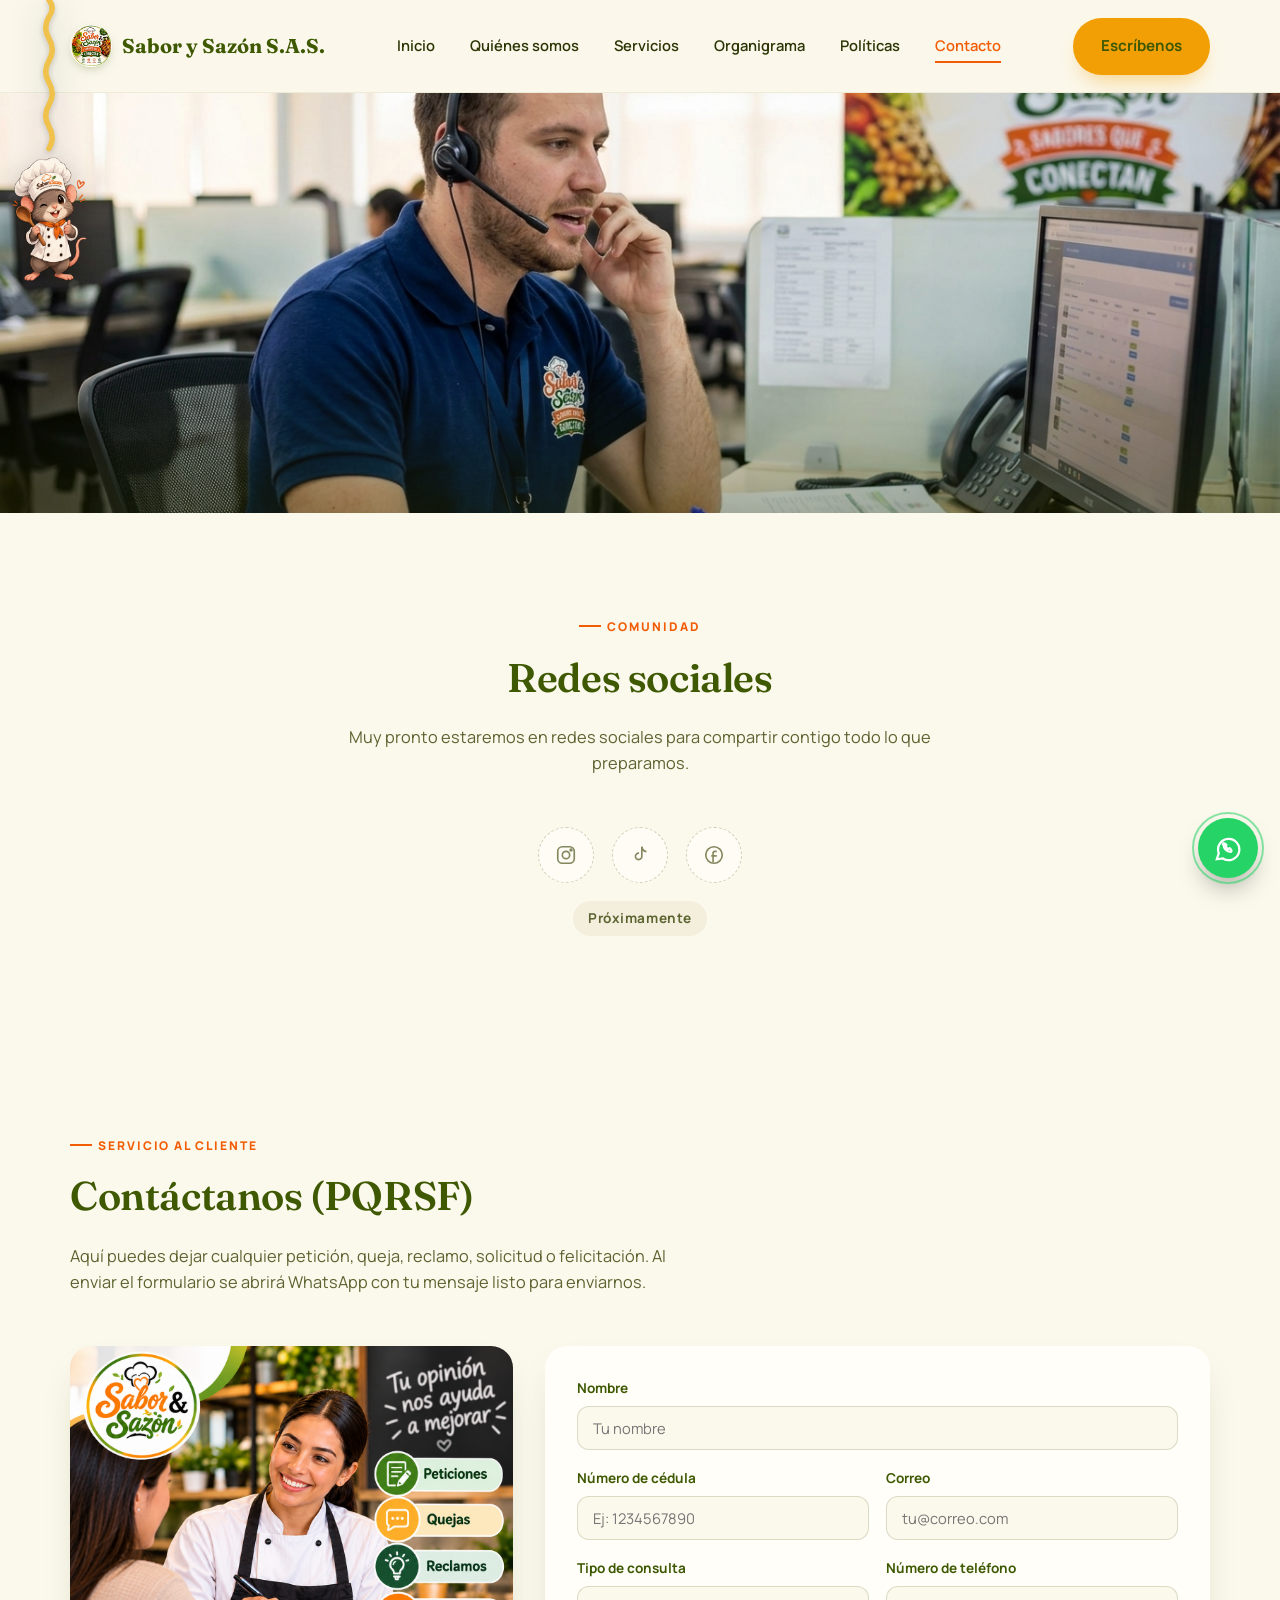
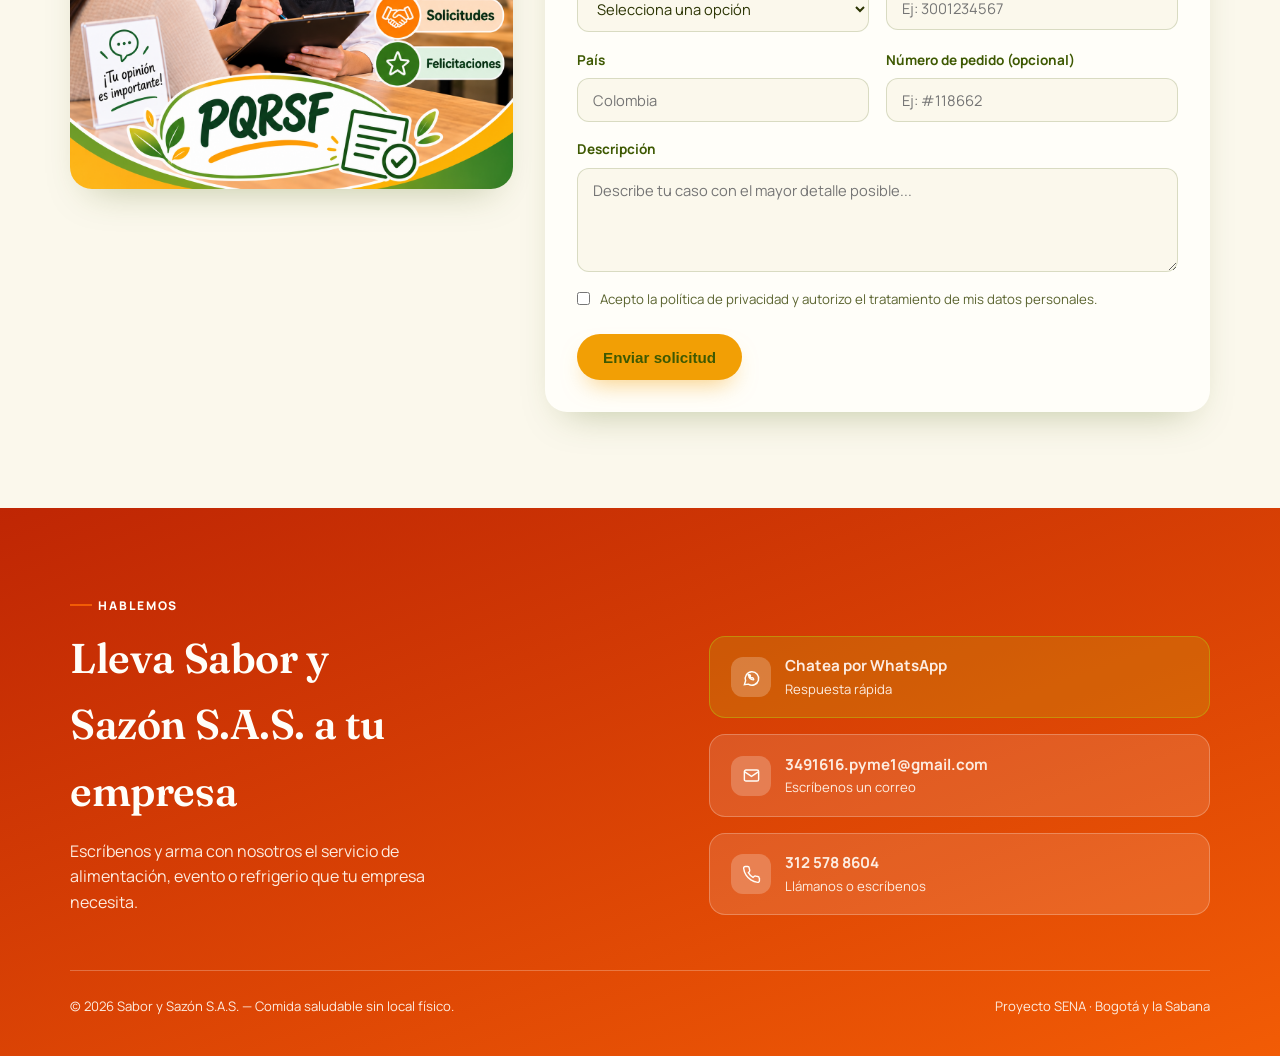
==== contacto.html @ b7b137ad "Add files via upload" ====
<!DOCTYPE html>
<html lang="es">
<head>
<meta charset="UTF-8">
<meta name="viewport" content="width=device-width, initial-scale=1.0">
<title>Contacto — Sabor y Sazón S.A.S.</title>
<meta name="description" content="Escríbenos por WhatsApp, correo o teléfono. Redes sociales próximamente.">
<link rel="icon" type="image/jpeg" href="logo.jpeg">
<link rel="preconnect" href="https://fonts.googleapis.com">
<link rel="preconnect" href="https://fonts.gstatic.com" crossorigin>
<link href="https://fonts.googleapis.com/css2?family=Fraunces:opsz,wght@9..144,400;9..144,500;9..144,600;9..144,700&family=Manrope:wght@400;500;600;700;800&display=swap" rel="stylesheet">
<link rel="stylesheet" href="styles.css">
</head>
<body>
<div class="barra-progreso" id="barraProgreso"></div>

<header class="nav">
  <div class="contenedor nav-inner">
    <a href="index.html" class="logo"><img src="logo.jpeg" alt="Sabor y Sazón S.A.S." class="logo-img">Sabor y Sazón S.A.S.</a>
    <nav class="nav-links">
      <a href="index.html">Inicio</a>
      <a href="quienes-somos.html">Quiénes somos</a>
      <a href="servicios.html">Servicios</a>
      <a href="organigrama.html">Organigrama</a>
      <a href="politicas.html">Políticas</a>
      <a href="contacto.html" class="actual">Contacto</a>
    </nav>
    <a href="contacto.html" class="boton boton-solido nav-cta">Escríbenos</a>
    <button class="menu-btn" id="menuBtn" aria-label="Abrir menú"><span></span><span></span><span></span></button>
  </div>
  <div class="contenedor" id="menu-movil">
    <a href="index.html">Inicio</a>
    <a href="quienes-somos.html">Quiénes somos</a>
    <a href="servicios.html">Servicios</a>
    <a href="organigrama.html">Organigrama</a>
    <a href="politicas.html">Políticas</a>
      <a href="contacto.html" class="actual">Contacto</a>
  </div>
</header>

<div class="banner-pagina">
  <img src="contacto-banner.jpg" alt="Asesor de servicio de Sabor y Sazón S.A.S. atendiendo a un cliente por teléfono">
</div>

<section id="redes">
  <div class="contenedor">
    <div class="encabezado-seccion reveal">
      <span class="eyebrow">Comunidad</span>
      <h2>Redes sociales</h2>
      <p>Muy pronto estaremos en redes sociales para compartir contigo todo lo que preparamos.</p>
    </div>
    <div class="redes-fila reveal">
      <span class="icono-red" title="Instagram próximamente">
        <svg viewBox="0 0 24 24" fill="none" stroke-width="1.8"><rect x="3" y="3" width="18" height="18" rx="5"/><circle cx="12" cy="12" r="4"/><circle cx="17.5" cy="6.5" r="1"/></svg>
      </span>
      <span class="icono-red" title="TikTok próximamente">
        <svg viewBox="0 0 24 24" fill="none" stroke-width="1.8"><path d="M14 3v10.5a3.5 3.5 0 1 1-3-3.46"/><path d="M14 3c.5 3 2.5 5 5 5.3"/></svg>
      </span>
      <span class="icono-red" title="Facebook próximamente">
        <svg viewBox="0 0 24 24" fill="none" stroke-width="1.8"><path d="M15 8h-2a2 2 0 0 0-2 2v10M9 13h6"/><circle cx="12" cy="12" r="9"/></svg>
      </span>
    </div>
    <span class="proximamente">Próximamente</span>
  </div>
</section>

<!-- ================= PQRSF ================= -->
<section id="pqrsf">
  <div class="contenedor">
    <div class="encabezado-seccion reveal">
      <span class="eyebrow">Servicio al cliente</span>
      <h2>Contáctanos (PQRSF)</h2>
      <p>Aquí puedes dejar cualquier petición, queja, reclamo, solicitud o felicitación. Al enviar el formulario se abrirá WhatsApp con tu mensaje listo para enviarnos.</p>
    </div>

    <div class="pqrs-grid reveal">
      <div class="pqrs-foto">
        <img src="pqrsf.png" alt="Atención al cliente Sabor y Sazón S.A.S. — Peticiones, Quejas, Reclamos, Solicitudes y Felicitaciones">
      </div>

      <form class="pqrs-form" id="formPqrs">
        <div class="campo">
          <label for="pqrsNombre">Nombre</label>
          <input type="text" id="pqrsNombre" placeholder="Tu nombre" required>
        </div>
        <div class="campo-fila">
          <div class="campo">
            <label for="pqrsCedula">Número de cédula</label>
            <input type="text" id="pqrsCedula" placeholder="Ej: 1234567890" required>
          </div>
          <div class="campo">
            <label for="pqrsCorreo">Correo</label>
            <input type="email" id="pqrsCorreo" placeholder="tu@correo.com" required>
          </div>
        </div>
        <div class="campo-fila">
          <div class="campo">
            <label for="pqrsTipo">Tipo de consulta</label>
            <select id="pqrsTipo" required>
              <option value="" disabled selected>Selecciona una opción</option>
              <option>Petición</option>
              <option>Queja</option>
              <option>Reclamo</option>
              <option>Sugerencia</option>
              <option>Garantía</option>
            </select>
          </div>
          <div class="campo">
            <label for="pqrsTelefono">Número de teléfono</label>
            <input type="tel" id="pqrsTelefono" placeholder="Ej: 3001234567" required>
          </div>
        </div>
        <div class="campo-fila">
          <div class="campo">
            <label for="pqrsPais">País</label>
            <input type="text" id="pqrsPais" placeholder="Colombia" required>
          </div>
          <div class="campo">
            <label for="pqrsPedido">Número de pedido (opcional)</label>
            <input type="text" id="pqrsPedido" placeholder="Ej: #118662">
          </div>
        </div>
        <div class="campo">
          <label for="pqrsDescripcion">Descripción</label>
          <textarea id="pqrsDescripcion" rows="4" placeholder="Describe tu caso con el mayor detalle posible..." required></textarea>
        </div>
        <label class="campo-check">
          <input type="checkbox" id="pqrsPolitica" required>
          Acepto la política de privacidad y autorizo el tratamiento de mis datos personales.
        </label>
        <button type="submit" class="boton boton-solido">Enviar solicitud</button>
      </form>
    </div>
  </div>
</section>

<footer id="contacto">
  <div class="contenedor contacto-grid">
    <div class="reveal">
      <span class="eyebrow" style="color:#FFFEF9;">Hablemos</span>
      <h2 style="margin-top:.6rem;">Lleva Sabor y Sazón S.A.S. a tu empresa</h2>
      <p class="lead">Escríbenos y arma con nosotros el servicio de alimentación, evento o refrigerio que tu empresa necesita.</p>
    </div>

    <div class="contacto-tarjetas reveal">
      <a class="contacto-item" href="https://wa.me/573125788604?text=Hola%20Sabor%20y%20Saz%C3%B3n%2C%20quiero%20m%C3%A1s%20informaci%C3%B3n" target="_blank" rel="noopener" style="background:rgba(185,191,17,0.22);border-color:rgba(185,191,17,0.5);">
        <span class="icono-c"><svg viewBox="0 0 24 24" fill="none" stroke-width="1.8"><path d="M3 21l1.6-4.8A8.5 8.5 0 1 1 8 20.4z"/><path d="M8.5 9.5c0 3 2.5 5.5 5.5 5.5.6 0 1-.6.7-1.1l-.9-1.4c-.2-.3-.6-.4-.9-.2l-.7.4a4 4 0 0 1-2-2l.4-.7c.2-.3.1-.7-.2-.9L9 8.3c-.5-.3-1.1.1-1.1.7Z"/></svg></span>
        <span><b>Chatea por WhatsApp</b><span>Respuesta rápida</span></span>
      </a>
      <a class="contacto-item" href="mailto:3491616.pyme1@gmail.com">
        <span class="icono-c"><svg viewBox="0 0 24 24" fill="none" stroke-width="1.8"><rect x="3" y="5" width="18" height="14" rx="2"/><path d="m3 7 9 6 9-6"/></svg></span>
        <span><b>3491616.pyme1@gmail.com</b><span>Escríbenos un correo</span></span>
      </a>
      <a class="contacto-item" href="tel:+573125788604">
        <span class="icono-c"><svg viewBox="0 0 24 24" fill="none" stroke-width="1.8"><path d="M22 16.9v3a2 2 0 0 1-2.2 2 19.8 19.8 0 0 1-8.6-3.1 19.5 19.5 0 0 1-6-6A19.8 19.8 0 0 1 2.1 4.2 2 2 0 0 1 4.1 2h3a2 2 0 0 1 2 1.7c.1.9.3 1.8.6 2.7a2 2 0 0 1-.5 2.1L8 9.7a16 16 0 0 0 6 6l1.2-1.2a2 2 0 0 1 2.1-.5c.9.3 1.8.5 2.7.6a2 2 0 0 1 1.7 2Z"/></svg></span>
        <span><b>312 578 8604</b><span>Llámanos o escríbenos</span></span>
      </a>
    </div>
  </div>

  <div class="contenedor linea-final">
    <span>© 2026 Sabor y Sazón S.A.S. — Comida saludable sin local físico.</span>
    <span>Proyecto SENA · Bogotá y la Sabana</span>
  </div>
</footer>



<a class="whatsapp-flotante" href="https://wa.me/573125788604?text=Hola%20Sabor%20y%20Saz%C3%B3n%2C%20quiero%20m%C3%A1s%20informaci%C3%B3n" target="_blank" rel="noopener" aria-label="Chatea por WhatsApp">
  <svg viewBox="0 0 24 24" fill="none" stroke-width="1.8"><path d="M3 21l1.6-4.8A8.5 8.5 0 1 1 8 20.4z"/><path d="M8.5 9.5c0 3 2.5 5.5 5.5 5.5.6 0 1-.6.7-1.1l-.9-1.4c-.2-.3-.6-.4-.9-.2l-.7.4a4 4 0 0 1-2-2l.4-.7c.2-.3.1-.7-.2-.9L9 8.3c-.5-.3-1.1.1-1.1.7Z"/></svg>
</a>

<div class="mascota-flotante" id="mascotaFlotante" aria-hidden="true">
  <svg class="fideo-svg" id="fideoSvg" viewBox="0 0 24 1" preserveAspectRatio="none">
    <path id="fideoPath" d=""/>
  </svg>
  <img src="mascota.png" alt="">
</div>

<script src="script.js"></script>

</body>
</html>
---- styles.css ----
:root{
    --verde-oscuro:#3E5902;
    --verde-lima:#B9BF11;
    --dorado:#F29F05;
    --naranja:#F25C05;
    --teja:#BF2604;
    --crema:#FBF8EC;
    --crema-suave:#F4EFDC;
    --texto:#2B3403;
    --texto-suave:#5B6430;
    --blanco:#FFFEF9;
    --radio:22px;
    --sombra: 0 18px 40px -20px rgba(62,89,2,0.35);
  }
  *{margin:0;padding:0;box-sizing:border-box;}
  html{scroll-behavior:smooth;}
  body{
    font-family:'Manrope',sans-serif;
    background:var(--crema);
    color:var(--texto);
    line-height:1.6;
    overflow-x:hidden;
  }
  h1,h2,h3,h4{
    font-family:'Fraunces',serif;
    font-weight:600;
    color:var(--verde-oscuro);
    letter-spacing:-0.01em;
  }
  a{text-decoration:none;color:inherit;}
  ul{list-style:none;}
  img{max-width:100%;display:block;}
  .contenedor{
    width:min(1140px, 92%);
    margin-inline:auto;
  }
  .eyebrow{
    font-family:'Manrope',sans-serif;
    font-weight:800;
    font-size:.75rem;
    letter-spacing:.16em;
    text-transform:uppercase;
    color:var(--naranja);
    display:inline-flex;
    align-items:center;
    gap:.5em;
  }
  .eyebrow::before{
    content:"";
    width:22px;height:2px;
    background:var(--naranja);
    display:inline-block;
  }
  .boton{
    display:inline-flex;
    align-items:center;
    gap:.6em;
    padding:.95em 1.7em;
    border-radius:100px;
    font-weight:700;
    font-size:.95rem;
    border:2px solid transparent;
    cursor:pointer;
    transition:transform .25s ease, box-shadow .25s ease, background .25s ease, color .25s ease;
  }
  .boton-solido{
    background:var(--dorado);
    color:var(--verde-oscuro);
    box-shadow:0 12px 24px -10px rgba(242,159,5,0.55);
  }
  .boton-solido:hover{transform:translateY(-3px);box-shadow:0 18px 30px -10px rgba(242,159,5,0.6);}
  .boton-fantasma{
    border-color:rgba(255,254,249,0.5);
    color:var(--blanco);
  }
  .boton-fantasma:hover{background:rgba(255,254,249,0.12);transform:translateY(-3px);}

  /* ---------- NAV ---------- */
  header.nav{
    position:sticky;top:0;z-index:50;
    background:rgba(251,248,236,0.85);
    backdrop-filter:blur(10px);
    border-bottom:1px solid rgba(62,89,2,0.08);
  }
  .nav-inner{
    display:flex;align-items:center;justify-content:space-between;
    padding:1.1rem 0;
  }
  .logo{
    display:flex;align-items:center;gap:.6rem;
    font-family:'Fraunces',serif;
    font-weight:700;
    font-size:1.25rem;
    color:var(--verde-oscuro);
  }
  .logo .punto{width:11px;height:11px;border-radius:50%;background:var(--teja);}
  .logo-img{
    width:42px;height:42px;border-radius:50%;object-fit:cover;
    box-shadow:0 4px 12px -4px rgba(62,89,2,0.4);
  }
  .nav-links{display:flex;gap:2.2rem;font-weight:600;font-size:.92rem;}
  .nav-links a{position:relative;padding:.2rem 0;color:var(--texto);}
  .nav-links a::after{
    content:"";position:absolute;left:0;bottom:-2px;width:0;height:2px;background:var(--naranja);
    transition:width .25s ease;
  }
  .nav-links a:hover::after{width:100%;}
  .nav-cta{display:none;}
  @media(min-width:820px){.nav-cta{display:inline-flex;}}
  .menu-btn{
    display:flex;flex-direction:column;gap:5px;background:none;border:none;cursor:pointer;padding:.4rem;
  }
  .menu-btn span{width:24px;height:2px;background:var(--verde-oscuro);border-radius:2px;}
  @media(min-width:820px){.menu-btn{display:none;}}
  .nav-links{display:none;}
  @media(min-width:820px){.nav-links{display:flex;}}
  #menu-movil{
    display:flex;flex-direction:column;gap:1rem;font-weight:600;
    max-height:0;opacity:0;overflow:hidden;padding:0;
    transition:max-height .4s ease, opacity .3s ease, padding .4s ease;
  }
  #menu-movil.abierto{max-height:400px;opacity:1;padding:1rem 0 1.6rem;}
  @media(min-width:820px){#menu-movil{display:none !important;}}

  /* ---------- HERO ---------- */
  .hero{
    position:relative;
    background:radial-gradient(120% 140% at 15% -10%, #4d6b04 0%, var(--verde-oscuro) 55%, #2c3d02 100%);
    color:var(--blanco);
    padding:6.5rem 0 7rem;
    overflow:hidden;
    isolation:isolate;
  }
  .salpicaduras{position:absolute;inset:0;z-index:-1;opacity:.9;}
  .hero-grid{
    display:grid;grid-template-columns:1fr;gap:3rem;align-items:center;
  }
  @media(min-width:960px){.hero-grid{grid-template-columns:1.1fr .8fr;}}
  .hero h1{
    color:var(--blanco);
    font-size:clamp(2.4rem,5.2vw,3.6rem);
    line-height:1.08;
    margin:1rem 0 1.3rem;
    max-width:14ch;
  }
  .hero p.lead{
    color:#EAF0CE;
    font-size:1.08rem;
    max-width:46ch;
    margin-bottom:2.2rem;
  }
  .hero-acciones{display:flex;flex-wrap:wrap;gap:1rem;margin-bottom:2.6rem;}
  .hero-datos{display:flex;flex-wrap:wrap;gap:2.2rem;}
  .hero-dato{border-left:2px solid rgba(255,254,249,0.3);padding-left:.9rem;}
  .hero-dato b{display:block;font-family:'Fraunces',serif;font-size:1.15rem;color:var(--dorado);}
  .hero-dato span{font-size:.82rem;color:#D8E0AE;}

  .sello-wrap{display:flex;justify-content:center;}
  .sello{
    width:min(300px, 78vw);
    border-radius:50%;
    box-shadow:0 30px 60px -20px rgba(0,0,0,0.45);
    animation:flotar 5s ease-in-out infinite;
  }
  @media (prefers-reduced-motion: reduce){ .sello{animation:none;} .reveal{opacity:1 !important; transform:none !important;} }
  @keyframes flotar{
    0%,100%{transform:translateY(0);}
    50%{transform:translateY(-14px);}
  }

  /* ---------- SECCIONES GENERALES ---------- */
  section{padding:6rem 0;position:relative;}
  .encabezado-seccion{max-width:640px;margin-bottom:3.2rem;}
  .encabezado-seccion h2{font-size:clamp(1.9rem,3.4vw,2.5rem);margin-top:.6rem;}
  .encabezado-seccion p{color:var(--texto-suave);font-size:1.02rem;margin-top:.9rem;}

  /* ---------- NUESTRA COMIDA ---------- */
  #comida{background:var(--blanco);}
  .galeria-comida{
    display:grid;
    grid-template-columns:1fr;
    grid-auto-rows:220px;
    gap:1rem;
  }
  @media(min-width:720px){
    .galeria-comida{
      grid-template-columns:repeat(4,1fr);
      grid-auto-rows:170px;
    }
    .item-grande{grid-column:span 2;grid-row:span 2;}
    .item-mediano{grid-column:span 2;grid-row:span 1;}
  }
  .item-galeria{
    position:relative;border-radius:var(--radio);overflow:hidden;
    box-shadow:var(--sombra);
  }
  .item-galeria img{
    width:100%;height:100%;object-fit:cover;
    transition:transform .5s ease;
  }
  .item-galeria:hover img{transform:scale(1.06);}
  .item-galeria .etiqueta{
    position:absolute;left:.9rem;bottom:.9rem;
    background:rgba(43,52,3,0.72);
    color:var(--blanco);
    font-size:.78rem;font-weight:700;letter-spacing:.03em;
    padding:.45em .95em;border-radius:100px;
    backdrop-filter:blur(4px);
  }

  /* ---------- SERVICIOS ---------- */
  #servicios{background:var(--crema);}
  .grid-servicios{
    display:grid;grid-template-columns:1fr;gap:1.4rem;
  }
  @media(min-width:700px){.grid-servicios{grid-template-columns:1fr 1fr;}}
  .tarjeta-servicio{
    background:var(--blanco);
    border-radius:var(--radio);
    padding:2.1rem 1.9rem;
    box-shadow:var(--sombra);
    border-top:5px solid var(--acento, var(--dorado));
    transition:transform .3s ease, box-shadow .3s ease;
  }
  .tarjeta-servicio:hover{transform:translateY(-6px);}
  .tarjeta-servicio .icono{
    width:52px;height:52px;border-radius:16px;
    display:flex;align-items:center;justify-content:center;
    background:color-mix(in srgb, var(--acento, var(--dorado)) 16%, white);
    margin-bottom:1.1rem;
  }
  .tarjeta-servicio .icono svg{width:26px;height:26px;stroke:var(--acento, var(--dorado));}
  .tarjeta-servicio h3{font-size:1.18rem;margin-bottom:.55rem;}
  .tarjeta-servicio p{color:var(--texto-suave);font-size:.95rem;}
  .tarjeta-servicio .num{
    font-family:'Fraunces',serif;font-size:.8rem;font-weight:700;
    color:var(--acento, var(--dorado));letter-spacing:.06em;margin-bottom:.4rem;display:block;
  }
  .banner-presupuesto{
    margin-top:2.4rem;
    background:linear-gradient(120deg, var(--verde-oscuro), #4d6b04);
    color:var(--blanco);
    border-radius:100px;
    padding:1.1rem 2rem;
    display:flex;align-items:center;gap:.8rem;flex-wrap:wrap;
    justify-content:center;text-align:center;
    box-shadow:var(--sombra);
  }
  .banner-presupuesto svg{width:22px;height:22px;stroke:var(--verde-lima);flex-shrink:0;}
  .banner-presupuesto p{font-weight:700;font-size:1rem;}
  .banner-presupuesto p span{color:var(--verde-lima);}

  /* ---------- SOBRE NOSOTROS ---------- */
  #nosotros{background:var(--crema-suave);}
  .nosotros-grid{
    display:grid;grid-template-columns:1fr;gap:3rem;align-items:center;
  }
  @media(min-width:900px){.nosotros-grid{grid-template-columns:1fr 1fr;}}
  .nosotros-texto p{color:var(--texto-suave);margin-bottom:1.1rem;font-size:1.02rem;}
  .stats-mini{display:flex;flex-wrap:wrap;gap:1.6rem;margin-top:1.8rem;}
  .stat-mini{
    background:var(--blanco);border-radius:16px;padding:1rem 1.3rem;box-shadow:var(--sombra);
    min-width:150px;
  }
  .stat-mini b{display:block;font-family:'Fraunces',serif;color:var(--teja);font-size:1.3rem;}
  .stat-mini span{font-size:.82rem;color:var(--texto-suave);}
  .ilustracion-plato{width:100%;max-width:420px;margin-inline:auto;}

  /* ---------- QUIÉNES SOMOS ---------- */
  #quienes-somos{background:var(--crema-suave);}
  .grid-equipo{
    display:grid;grid-template-columns:repeat(2,1fr);gap:1.8rem 1.4rem;
    margin-top:1rem;
  }
  @media(min-width:640px){.grid-equipo{grid-template-columns:repeat(3,1fr);}}
  @media(min-width:960px){.grid-equipo{grid-template-columns:repeat(6,1fr);}}
  .tarjeta-integrante{text-align:center;}
  .foto-integrante{
    width:100%;aspect-ratio:1/1;border-radius:50%;overflow:hidden;
    box-shadow:var(--sombra);margin-bottom:.9rem;
    border:4px solid var(--blanco);
  }
  .foto-integrante img{width:100%;height:100%;object-fit:cover;display:block;}
  .nombre-integrante{
    font-family:'Fraunces',serif;font-weight:600;color:var(--verde-oscuro);font-size:1rem;
  }

  /* ---------- MISIÓN Y VISIÓN ---------- */
  #mision-vision{background:var(--crema);}
  .mv-grid{
    display:grid;grid-template-columns:1fr;gap:1.6rem;
  }
  @media(min-width:800px){.mv-grid{grid-template-columns:1fr 1fr;}}
  .tarjeta-mv{
    background:var(--blanco);
    border-radius:var(--radio);
    padding:2.4rem 2.1rem;
    box-shadow:var(--sombra);
    border-top:5px solid var(--acento-mv, var(--dorado));
  }
  .tarjeta-mv .icono-mv{
    width:56px;height:56px;border-radius:16px;
    display:flex;align-items:center;justify-content:center;
    background:color-mix(in srgb, var(--acento-mv, var(--dorado)) 16%, white);
    margin-bottom:1.3rem;
  }
  .tarjeta-mv .icono-mv svg{width:28px;height:28px;stroke:var(--acento-mv, var(--dorado));}
  .tarjeta-mv h3{font-size:1.35rem;margin-bottom:1rem;}
  .tarjeta-mv p{color:var(--texto-suave);font-size:.98rem;}

  .valores-encabezado{text-align:center;margin-top:3rem;margin-bottom:1.6rem;}
  .valores-encabezado h3{
    font-family:'Fraunces',serif;color:var(--verde-oscuro);
    font-size:1.5rem;margin-top:.5rem;
  }
  .grid-valores{
    display:grid;grid-template-columns:repeat(2,1fr);gap:1.1rem;
  }
  @media(min-width:700px){.grid-valores{grid-template-columns:repeat(4,1fr);}}
  .tarjeta-valor{
    background:var(--blanco);border-radius:16px;padding:1.5rem 1.2rem;
    box-shadow:var(--sombra);text-align:center;
    border-top:4px solid var(--acento-valor, var(--dorado));
  }
  .tarjeta-valor .icono-valor{
    width:44px;height:44px;border-radius:12px;margin:0 auto .8rem;
    display:flex;align-items:center;justify-content:center;
    background:color-mix(in srgb, var(--acento-valor, var(--dorado)) 16%, white);
  }
  .tarjeta-valor .icono-valor svg{width:21px;height:21px;stroke:var(--acento-valor, var(--dorado));}
  .tarjeta-valor{position:relative;overflow:hidden;padding-top:0;}
  .tarjeta-valor .foto-valor{
    width:calc(100% + 2.4rem);margin:-1.5rem -1.2rem 1rem;
    aspect-ratio:4/3;overflow:hidden;
  }
  .tarjeta-valor .foto-valor img{width:100%;height:100%;object-fit:cover;display:block;}
  .tarjeta-valor:has(.foto-valor){padding-top:0;}
  .tarjeta-valor:has(.icono-valor){padding-top:1.5rem;}
  .tarjeta-valor h4{font-family:'Fraunces',serif;font-size:1.02rem;color:var(--verde-oscuro);margin-bottom:.45rem;}
  .tarjeta-valor p{font-size:.83rem;color:var(--texto-suave);}

  /* ---------- ORGANIGRAMA / MAPA DE PROCESOS ---------- */
  .seccion-imagen{background:var(--crema-suave);}
  .seccion-imagen.alterna{background:var(--blanco);}
  .marco-imagen{
    border-radius:var(--radio);
    overflow:hidden;
    box-shadow:var(--sombra);
    background:var(--blanco);
  }
  .marco-imagen img{width:100%;display:block;}

  /* ---------- ÁRBOL INTERACTIVO (ORGANIGRAMA) ---------- */
  .organigrama-interactivo{
    display:flex;justify-content:center;
    overflow-x:auto;padding:1rem .5rem 2rem;
  }
  .arbol-org, .arbol-org ul{
    list-style:none;margin:0;padding-top:0;
    display:flex;justify-content:center;
  }
  .arbol-org ul{padding-top:28px;position:relative;}
  .arbol-org li{
    list-style:none;position:relative;padding:28px 14px 0;
    display:flex;flex-direction:column;align-items:center;
    text-align:center;
  }
  .arbol-org > li{padding-top:0;}
  .arbol-org ul li::before, .arbol-org ul li::after{
    content:'';position:absolute;top:0;right:50%;
    border-top:2px solid #C9CFA0;width:50%;height:20px;
  }
  .arbol-org ul li::after{right:auto;left:50%;border-left:2px solid #C9CFA0;}
  .arbol-org ul li:only-child::after, .arbol-org ul li:only-child::before{display:none;}
  .arbol-org ul li:only-child{padding-top:0;}
  .arbol-org ul li:first-child::before, .arbol-org ul li:last-child::after{border:none;}
  .arbol-org ul li:last-child::before{border-right:2px solid #C9CFA0;border-radius:0 6px 0 0;}
  .arbol-org ul li:first-child::after{border-radius:6px 0 0 0;}
  .arbol-org ul ul::before{
    content:'';position:absolute;top:0;left:50%;
    border-left:2px solid #C9CFA0;width:0;height:20px;
  }
  .arbol-org ul.oculto{display:none;}

  .nodo-org{
    display:inline-flex;align-items:center;gap:.4rem;
    border:none;cursor:pointer;font-family:'Manrope',sans-serif;
    font-weight:700;font-size:.84rem;color:white;
    padding:.7em 1.05em;border-radius:12px;
    box-shadow:var(--sombra);white-space:nowrap;
    transition:transform .2s ease;
  }
  button.nodo-org:hover{transform:translateY(-2px);}
  .nodo-org.tiene-hijos::after{content:'+';margin-left:.25em;font-size:1rem;line-height:1;}
  .nodo-org.tiene-hijos.activo::after{content:'–';}
  span.nodo-org{cursor:default;}

  .nodo-raiz{background:#2B3403;font-size:.92rem;padding:.85em 1.5em;}
  .nodo-admin{background:var(--verde-oscuro);}
  .nodo-comercial{background:var(--naranja);}
  .nodo-cocina{background:var(--dorado);color:var(--texto);}
  .nodo-talento{background:var(--verde-lima);color:var(--texto);}
  .nodo-sst{background:var(--teja);}

  .nodo-chico{font-size:.76rem !important;font-weight:600 !important;padding:.5em .85em !important;box-shadow:none !important;}
  .nodo-admin-claro{background:color-mix(in srgb, var(--verde-oscuro) 16%, white) !important;color:var(--verde-oscuro) !important;}
  .nodo-comercial-claro{background:color-mix(in srgb, var(--naranja) 16%, white) !important;color:#a34204 !important;}
  .nodo-cocina-claro{background:color-mix(in srgb, var(--dorado) 20%, white) !important;color:#8a5c02 !important;}
  .nodo-talento-claro{background:color-mix(in srgb, var(--verde-lima) 22%, white) !important;color:#5c6108 !important;}

  @media(max-width:900px){.arbol-org{transform:scale(.82);transform-origin:top center;}}
  @media(max-width:640px){.arbol-org{transform:scale(.68);}}

  .ayuda-arbol{text-align:center;font-size:.85rem;color:var(--texto-suave);margin-top:-.5rem;}

  /* ---------- ACORDEÓN (MAPA DE PROCESOS) ---------- */
  .procesos-acordeon{display:flex;flex-direction:column;gap:1.1rem;}
  .categoria-proceso{
    background:var(--blanco);border-radius:var(--radio);
    box-shadow:var(--sombra);overflow:hidden;
    border-left:6px solid var(--acento-proc, var(--dorado));
  }
  .proceso-header{
    width:100%;display:flex;align-items:center;gap:.9rem;
    background:none;border:none;cursor:pointer;
    padding:1.3rem 1.6rem;text-align:left;
    font-family:'Fraunces',serif;font-weight:600;font-size:1.1rem;color:var(--verde-oscuro);
  }
  .proceso-numero{
    width:34px;height:34px;border-radius:50%;
    background:var(--acento-proc,var(--dorado));color:white;
    display:flex;align-items:center;justify-content:center;
    font-family:'Manrope',sans-serif;font-weight:800;font-size:.92rem;flex-shrink:0;
  }
  .proceso-header::after{content:'▾';margin-left:auto;transition:transform .3s ease;color:var(--acento-proc,var(--dorado));font-size:1.1rem;}
  .proceso-header.activo::after{transform:rotate(180deg);}
  .proceso-contenido{padding:0 1.6rem 1.9rem;}
  .proceso-contenido.oculto{display:none;}

  /* ---------- COBERTURA ---------- */
  #cobertura{
    background:var(--verde-oscuro);
    color:var(--blanco);
  }
  #cobertura .encabezado-seccion h2{color:var(--blanco);}
  #cobertura .encabezado-seccion p{color:#D8E0AE;}
  .cobertura-grid{
    display:grid;grid-template-columns:1fr;gap:2.6rem;align-items:center;
  }
  @media(min-width:900px){.cobertura-grid{grid-template-columns:1fr 1fr;}}
  .mapa-abstracto{width:100%;max-width:420px;margin-inline:auto;}
  .mapa-real{width:100%;}
  .mapa-real #mapaCobertura{
    width:100%;height:360px;border-radius:var(--radio);
    box-shadow:var(--sombra);
    filter:saturate(.9);
  }
  .pin-cobertura span{
    display:block;width:16px;height:16px;border-radius:50% 50% 50% 0;
    background:var(--teja);border:2px solid var(--blanco);
    transform:rotate(-45deg);
    box-shadow:0 2px 6px rgba(0,0,0,.35);
  }
  .leaflet-popup-content-wrapper{border-radius:12px;font-family:'Manrope',sans-serif;}
  .lista-municipios{display:flex;flex-wrap:wrap;gap:.7rem;margin-top:1.6rem;}
  .chip-municipio{
    border:1px solid rgba(255,254,249,0.35);
    border-radius:100px;padding:.5em 1.1em;font-size:.86rem;font-weight:600;
  }

  /* ---------- REDES ---------- */
  #redes{background:var(--crema);text-align:center;}
  #redes .encabezado-seccion{margin-inline:auto;text-align:center;}
  .redes-fila{display:flex;justify-content:center;gap:1.1rem;margin-top:1rem;flex-wrap:wrap;}
  .icono-red{
    width:56px;height:56px;border-radius:50%;
    display:flex;align-items:center;justify-content:center;
    background:var(--blanco);border:1.5px dashed rgba(62,89,2,0.35);
    color:var(--texto-suave);
    opacity:.75;
  }
  .icono-red svg{width:22px;height:22px;stroke:currentColor;}
  .proximamente{
    display:inline-block;margin-top:1.1rem;font-size:.85rem;font-weight:700;
    color:var(--texto-suave);letter-spacing:.04em;
    background:var(--crema-suave);padding:.5em 1.1em;border-radius:100px;
  }

  /* ---------- CONTACTO / FOOTER ---------- */
  footer{
    background:linear-gradient(160deg, var(--teja), var(--naranja));
    color:var(--blanco);
    padding:5rem 0 2.4rem;
  }
  .contacto-grid{
    display:grid;grid-template-columns:1fr;gap:2.4rem;align-items:end;
  }
  @media(min-width:820px){.contacto-grid{grid-template-columns:1.2fr 1fr;}}
  footer h2{color:var(--blanco);font-size:clamp(1.9rem,3.6vw,2.6rem);max-width:12ch;}
  footer p.lead{color:#FDECE0;max-width:40ch;margin-top:.9rem;font-size:1rem;}
  .contacto-tarjetas{display:flex;flex-direction:column;gap:1rem;}
  .contacto-item{
    background:rgba(255,254,249,0.12);
    border:1px solid rgba(255,254,249,0.25);
    border-radius:16px;padding:1.1rem 1.3rem;
    display:flex;align-items:center;gap:.9rem;
    transition:background .25s ease, transform .25s ease;
  }
  .contacto-item:hover{background:rgba(255,254,249,0.22);transform:translateY(-2px);}
  .contacto-item .icono-c{
    width:40px;height:40px;border-radius:12px;background:rgba(255,254,249,0.22);
    display:flex;align-items:center;justify-content:center;flex-shrink:0;
  }
  .contacto-item .icono-c svg{width:19px;height:19px;stroke:var(--blanco);}
  .contacto-item b{display:block;font-size:.95rem;}
  .contacto-item span{font-size:.82rem;color:#FDECE0;}
  .linea-final{
    border-top:1px solid rgba(255,254,249,0.25);
    margin-top:3.4rem;padding-top:1.6rem;
    display:flex;flex-wrap:wrap;gap:1rem;justify-content:space-between;
    font-size:.82rem;color:#FDECE0;
  }

  /* ---------- WHATSAPP FLOTANTE ---------- */
  .whatsapp-flotante{
    position:fixed;right:1.4rem;bottom:1.4rem;z-index:60;
    width:60px;height:60px;border-radius:50%;
    background:#25D366;
    display:flex;align-items:center;justify-content:center;
    box-shadow:0 14px 28px -8px rgba(0,0,0,0.4);
    transition:transform .25s ease;
  }
  .whatsapp-flotante:hover{transform:scale(1.08);}
  .whatsapp-flotante svg{width:30px;height:30px;stroke:white;}

  /* ---------- MASCOTA QUE SE DESPLAZA CON EL SCROLL ---------- */
  .mascota-flotante{
    position:fixed;left:10px;z-index:55;
    width:78px;
    filter:drop-shadow(0 10px 16px rgba(0,0,0,0.28));
    pointer-events:none;
    top:120px;
  }
  .mascota-flotante img{
    width:100%;display:block;
    animation:mascota-rebote 2.6s ease-in-out infinite;
  }
  @keyframes mascota-rebote{
    0%,100%{transform:translateY(0) rotate(-3deg);}
    50%{transform:translateY(-9px) rotate(3deg);}
  }
  .fideo-svg{
    position:absolute;left:50%;bottom:100%;
    transform:translateX(-50%);
    width:24px;overflow:visible;
    filter:drop-shadow(0 2px 3px rgba(0,0,0,0.2));
  }
  .fideo-svg path{
    fill:none;stroke:#F0C24B;stroke-width:5.5;stroke-linecap:round;
  }
  @media(max-width:700px){.fideo-svg{width:16px;}.fideo-svg path{stroke-width:4;}}
  @media(max-width:700px){.mascota-flotante{width:52px;left:5px;}}
  @media (prefers-reduced-motion: reduce){
    .mascota-flotante img{animation:none;}
    .mascota-flotante{transition:none;}
  }

  /* ---------- REVEAL ---------- */
  .reveal{
    opacity:0;transform:translateY(26px) scale(.97);
    transition:opacity .65s cubic-bezier(.16,.84,.44,1), transform .65s cubic-bezier(.16,.84,.44,1);
  }
  .reveal.visible{opacity:1;transform:none;}

/* ---------- NAV: enlace activo ---------- */
.nav-links a.actual{color:var(--naranja);}
.nav-links a.actual::after{width:100%;background:var(--naranja);}
#menu-movil a.actual{color:var(--naranja);}

/* ---------- PIE LIGERO (paginas sin footer de contacto) ---------- */
.pie-ligero{
  background:var(--verde-oscuro);
  padding:2.2rem 0;
}
.pie-ligero-inner{
  display:flex;flex-wrap:wrap;align-items:center;justify-content:space-between;
  gap:1.2rem;
}
.pie-ligero .logo{color:var(--blanco);font-size:1.05rem;}
.pie-ligero-links{display:flex;flex-wrap:wrap;gap:1.4rem;}
.pie-ligero-links a{color:#EAF0CE;font-weight:600;font-size:.88rem;}
.pie-ligero-links a:hover{color:var(--blanco);}
.pie-ligero-links a.actual{color:var(--dorado);}
.pie-ligero-copy{color:#D8E0AE;font-size:.8rem;}

/* ---------- BANNER DE PORTADA (paginas internas) ---------- */
.banner-pagina{
  width:100%;
  max-height:420px;
  overflow:hidden;
  position:relative;
  background:var(--verde-oscuro);
}
.banner-pagina img{
  width:100%;
  height:100%;
  max-height:420px;
  object-fit:cover;
  object-position:center;
  display:block;
}
.banner-pagina::after{
  content:"";
  position:absolute;inset:0;
  background:linear-gradient(to bottom, rgba(43,52,3,0) 60%, rgba(43,52,3,0.35) 100%);
  pointer-events:none;
}
@media(max-width:700px){
  .banner-pagina, .banner-pagina img{max-height:230px;}
}

/* ---------- PQRS ---------- */
.pqrs-grid{
  display:grid;grid-template-columns:1fr;gap:2rem;align-items:start;
}
@media(min-width:900px){.pqrs-grid{grid-template-columns:.8fr 1.2fr;}}
.pqrs-foto{
  width:100%;aspect-ratio:1/1;border-radius:var(--radio);
  overflow:hidden;box-shadow:var(--sombra);background:var(--crema-suave);
}
.pqrs-foto img{width:100%;height:100%;object-fit:cover;display:block;}
.pqrs-form{
  background:var(--blanco);border-radius:var(--radio);padding:2rem;
  box-shadow:var(--sombra);display:flex;flex-direction:column;gap:1.1rem;
}
.campo{display:flex;flex-direction:column;gap:.4rem;}
.campo label{font-weight:700;font-size:.85rem;color:var(--verde-oscuro);}
.campo input, .campo select, .campo textarea{
  border:1.5px solid rgba(62,89,2,0.18);
  border-radius:12px;padding:.75em 1em;
  font-family:'Manrope',sans-serif;font-size:.92rem;
  color:var(--texto);background:var(--crema);
}
.campo input:focus, .campo select:focus, .campo textarea:focus{
  outline:none;border-color:var(--dorado);
}
.campo textarea{resize:vertical;min-height:90px;}
.campo-fila{display:grid;grid-template-columns:1fr;gap:1.1rem;}
@media(min-width:600px){.campo-fila{grid-template-columns:1fr 1fr;}}
.campo-check{
  display:flex;align-items:flex-start;gap:.6rem;
  font-size:.83rem;color:var(--texto-suave);
}
.campo-check input{margin-top:.2rem;}
.pqrs-form button{align-self:flex-start;margin-top:.4rem;border:none;cursor:pointer;}

/* ---------- POLITICAS: 5 tarjetas, mejor balance en 3 columnas ---------- */
@media(min-width:700px){ #politicas .grid-valores{grid-template-columns:repeat(3,1fr);} }
#politicas .tarjeta-valor{text-align:left;}
#politicas .tarjeta-valor .icono-valor{margin:0 0 .8rem;}

/* =========================================================
   ANIMACIONES ADICIONALES
   ========================================================= */

/* ---------- Transición de entrada/salida entre páginas ---------- */
body{
  opacity:0;
  animation:pagina-entrada .5s ease forwards;
}
@keyframes pagina-entrada{ to{opacity:1;} }
body.pagina-saliendo{
  opacity:0 !important;
  transition:opacity .28s ease;
}

/* ---------- Barra de progreso de lectura ---------- */
.barra-progreso{
  position:fixed;top:0;left:0;height:3px;width:0%;
  background:linear-gradient(90deg, var(--dorado), var(--naranja), var(--teja));
  z-index:200;
}

/* ---------- Logo: pequeño saludo al pasar el mouse ---------- */
.logo:hover .logo-img{animation:logo-saludo .5s ease;}
@keyframes logo-saludo{
  0%,100%{transform:rotate(0);}
  25%{transform:rotate(-10deg);}
  75%{transform:rotate(10deg);}
}

/* ---------- Íconos: "salto" con giro al pasar el mouse por la tarjeta ---------- */
.icono, .icono-valor, .icono-mv, .icono-c{
  transition:transform .35s cubic-bezier(.34,1.56,.64,1);
}
.tarjeta-servicio:hover .icono,
.tarjeta-valor:hover .icono-valor,
.tarjeta-mv:hover .icono-mv,
.contacto-item:hover .icono-c{
  transform:scale(1.15) rotate(-8deg);
}

/* ---------- Fotos: zoom suave al pasar el mouse ---------- */
.foto-integrante img, .foto-valor img, .banner-pagina img, .pqrs-foto img{
  transition:transform .6s ease;
}
.tarjeta-integrante:hover .foto-integrante img,
.tarjeta-valor:hover .foto-valor img,
.pqrs-foto:hover img{
  transform:scale(1.07);
}

/* ---------- Botones: feedback al presionar ---------- */
.boton:active{transform:scale(.96);}
.chip-valor:active, .chip-municipio:active{transform:scale(.95);}

/* ---------- WhatsApp: anillo pulsante para llamar la atención ---------- */
.whatsapp-flotante{position:fixed;}
.whatsapp-flotante::before{
  content:'';position:absolute;inset:-6px;border-radius:50%;
  border:2px solid #25D366;opacity:.55;
  animation:pulso-whatsapp 2.4s ease-out infinite;
}
@keyframes pulso-whatsapp{
  0%{transform:scale(.9);opacity:.55;}
  70%{transform:scale(1.55);opacity:0;}
  100%{opacity:0;}
}

/* ---------- Respeto por "reducir movimiento" ---------- */
@media (prefers-reduced-motion: reduce){
  body{animation:none;opacity:1;}
  body.pagina-saliendo{transition:none;}
  .reveal{transition:none;opacity:1;transform:none;}
  .logo:hover .logo-img{animation:none;}
  .whatsapp-flotante::before{animation:none;display:none;}
}
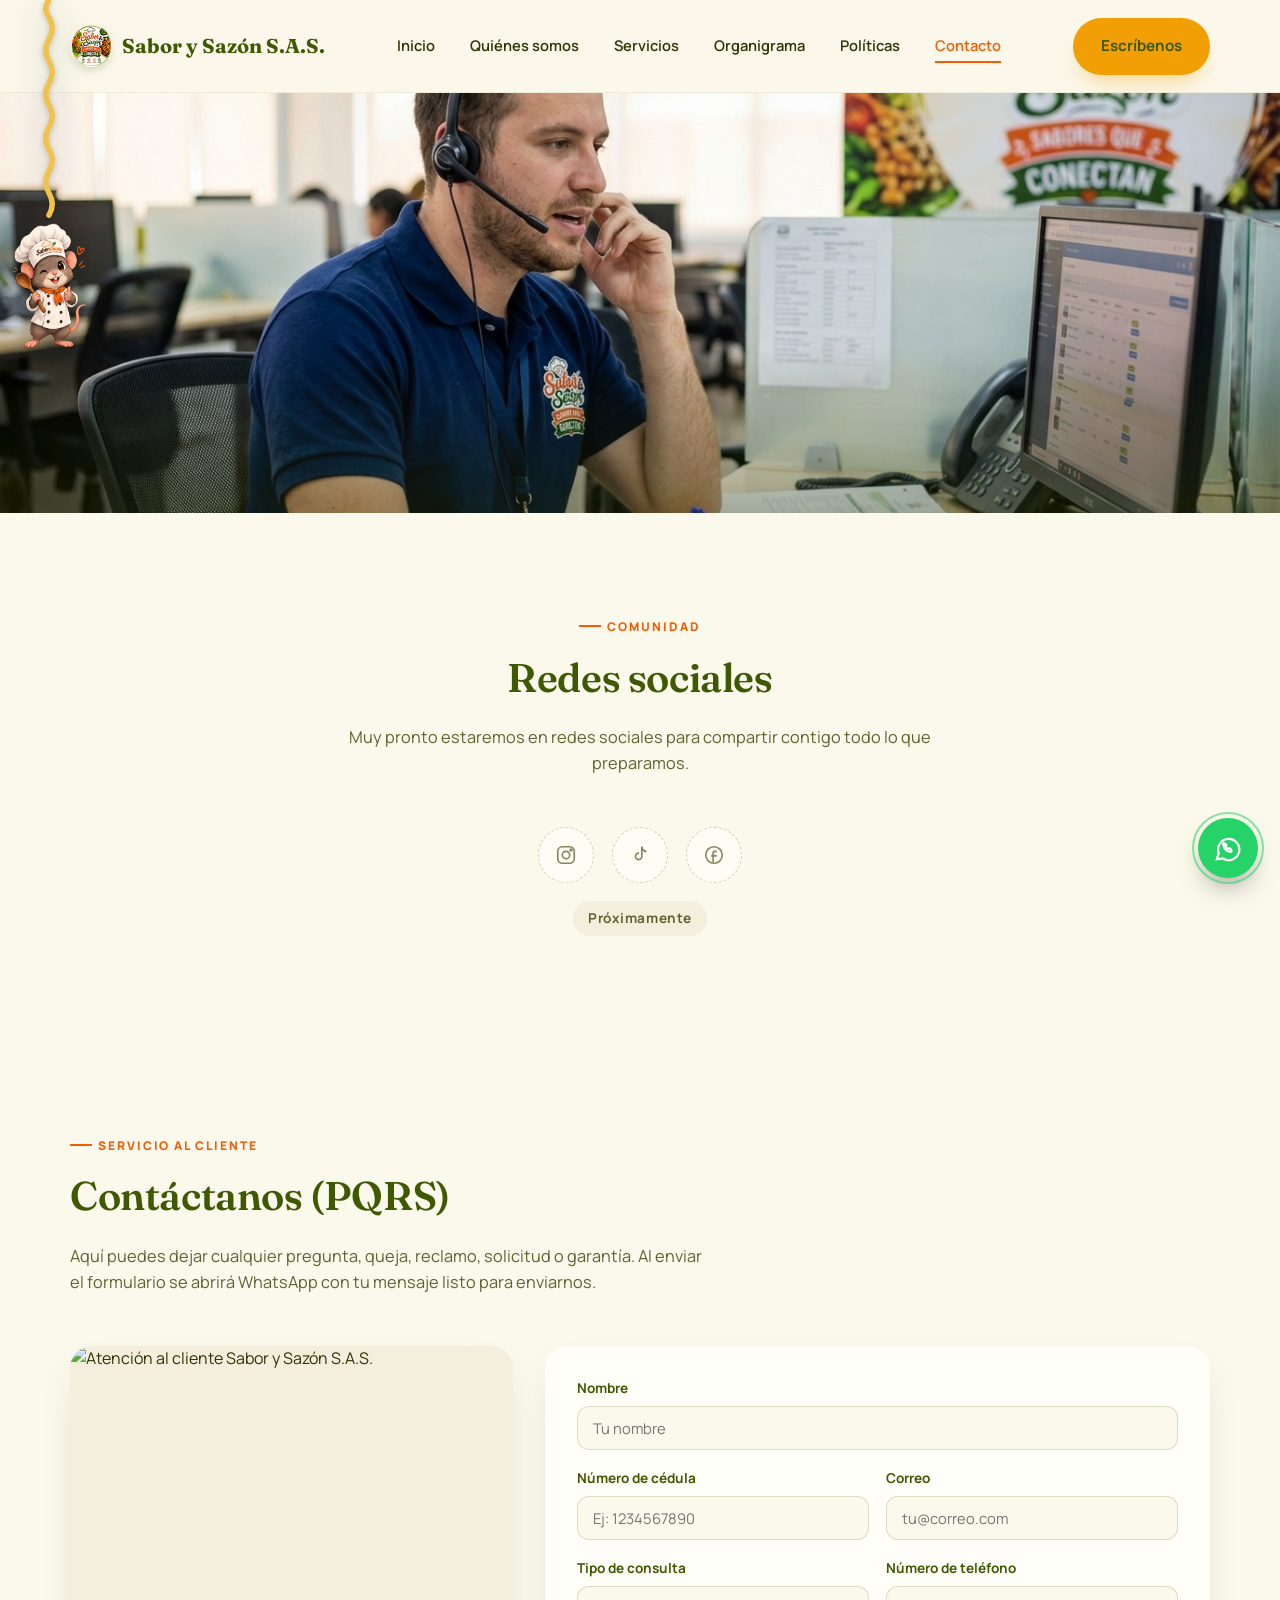
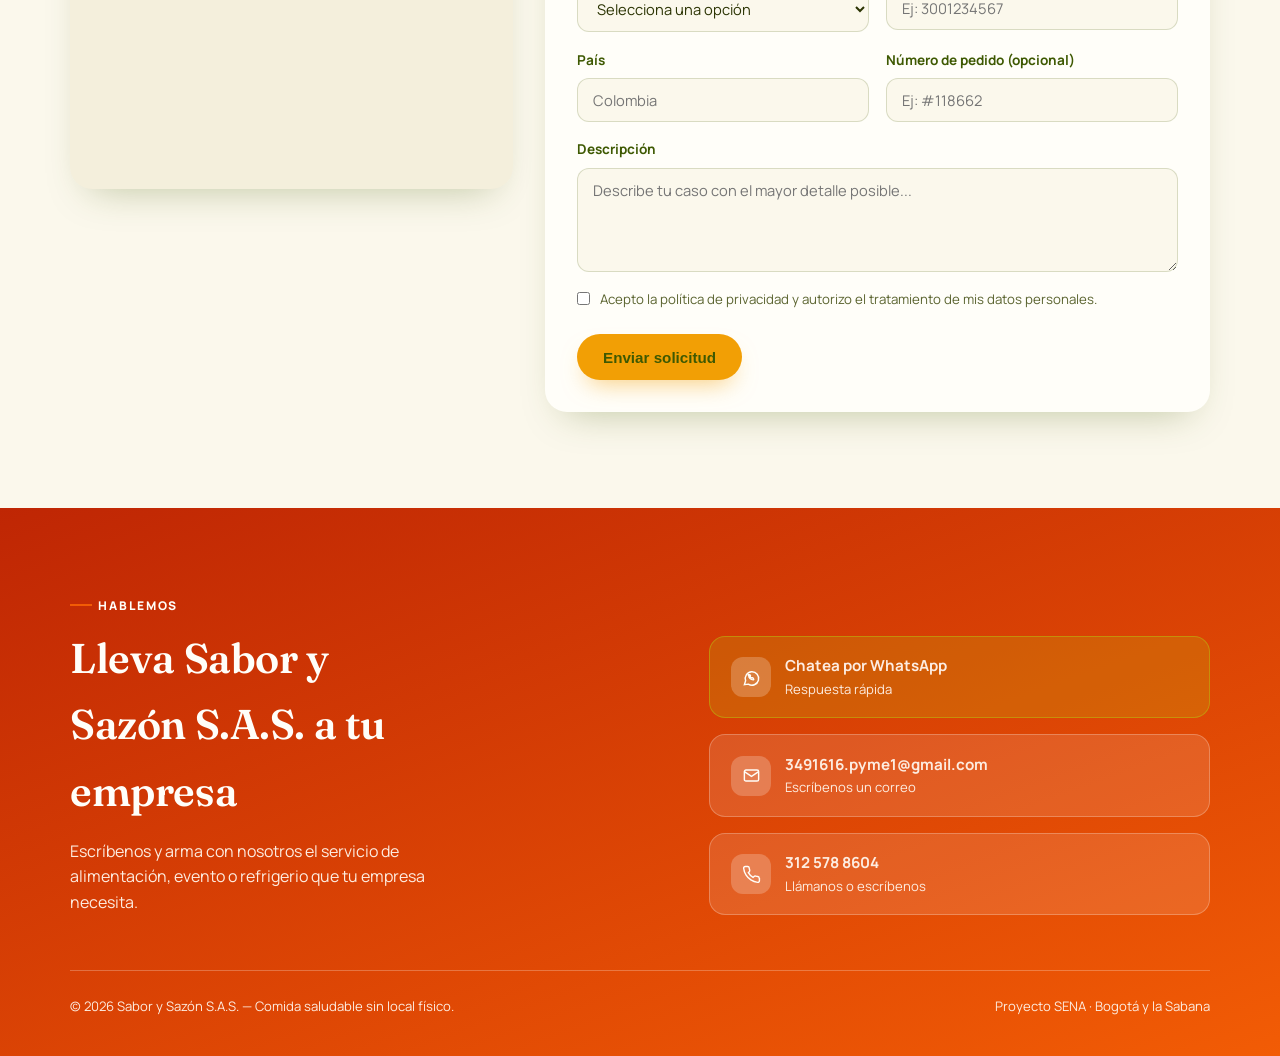
==== commit 9223dda9: "Add files via upload" ====
--- a/contacto.html
+++ b/contacto.html
@@ -64,18 +64,18 @@
   </div>
 </section>
 
-<!-- ================= PQRSF ================= -->
-<section id="pqrsf">
+<!-- ================= PQRS ================= -->
+<section id="pqrs">
   <div class="contenedor">
     <div class="encabezado-seccion reveal">
       <span class="eyebrow">Servicio al cliente</span>
-      <h2>Contáctanos (PQRSF)</h2>
-      <p>Aquí puedes dejar cualquier petición, queja, reclamo, solicitud o felicitación. Al enviar el formulario se abrirá WhatsApp con tu mensaje listo para enviarnos.</p>
+      <h2>Contáctanos (PQRS)</h2>
+      <p>Aquí puedes dejar cualquier pregunta, queja, reclamo, solicitud o garantía. Al enviar el formulario se abrirá WhatsApp con tu mensaje listo para enviarnos.</p>
     </div>
 
     <div class="pqrs-grid reveal">
       <div class="pqrs-foto">
-        <img src="pqrsf.png" alt="Atención al cliente Sabor y Sazón S.A.S. — Peticiones, Quejas, Reclamos, Solicitudes y Felicitaciones">
+        <img src="pqrs.jpeg" alt="Atención al cliente Sabor y Sazón S.A.S.">
       </div>
 
       <form class="pqrs-form" id="formPqrs">
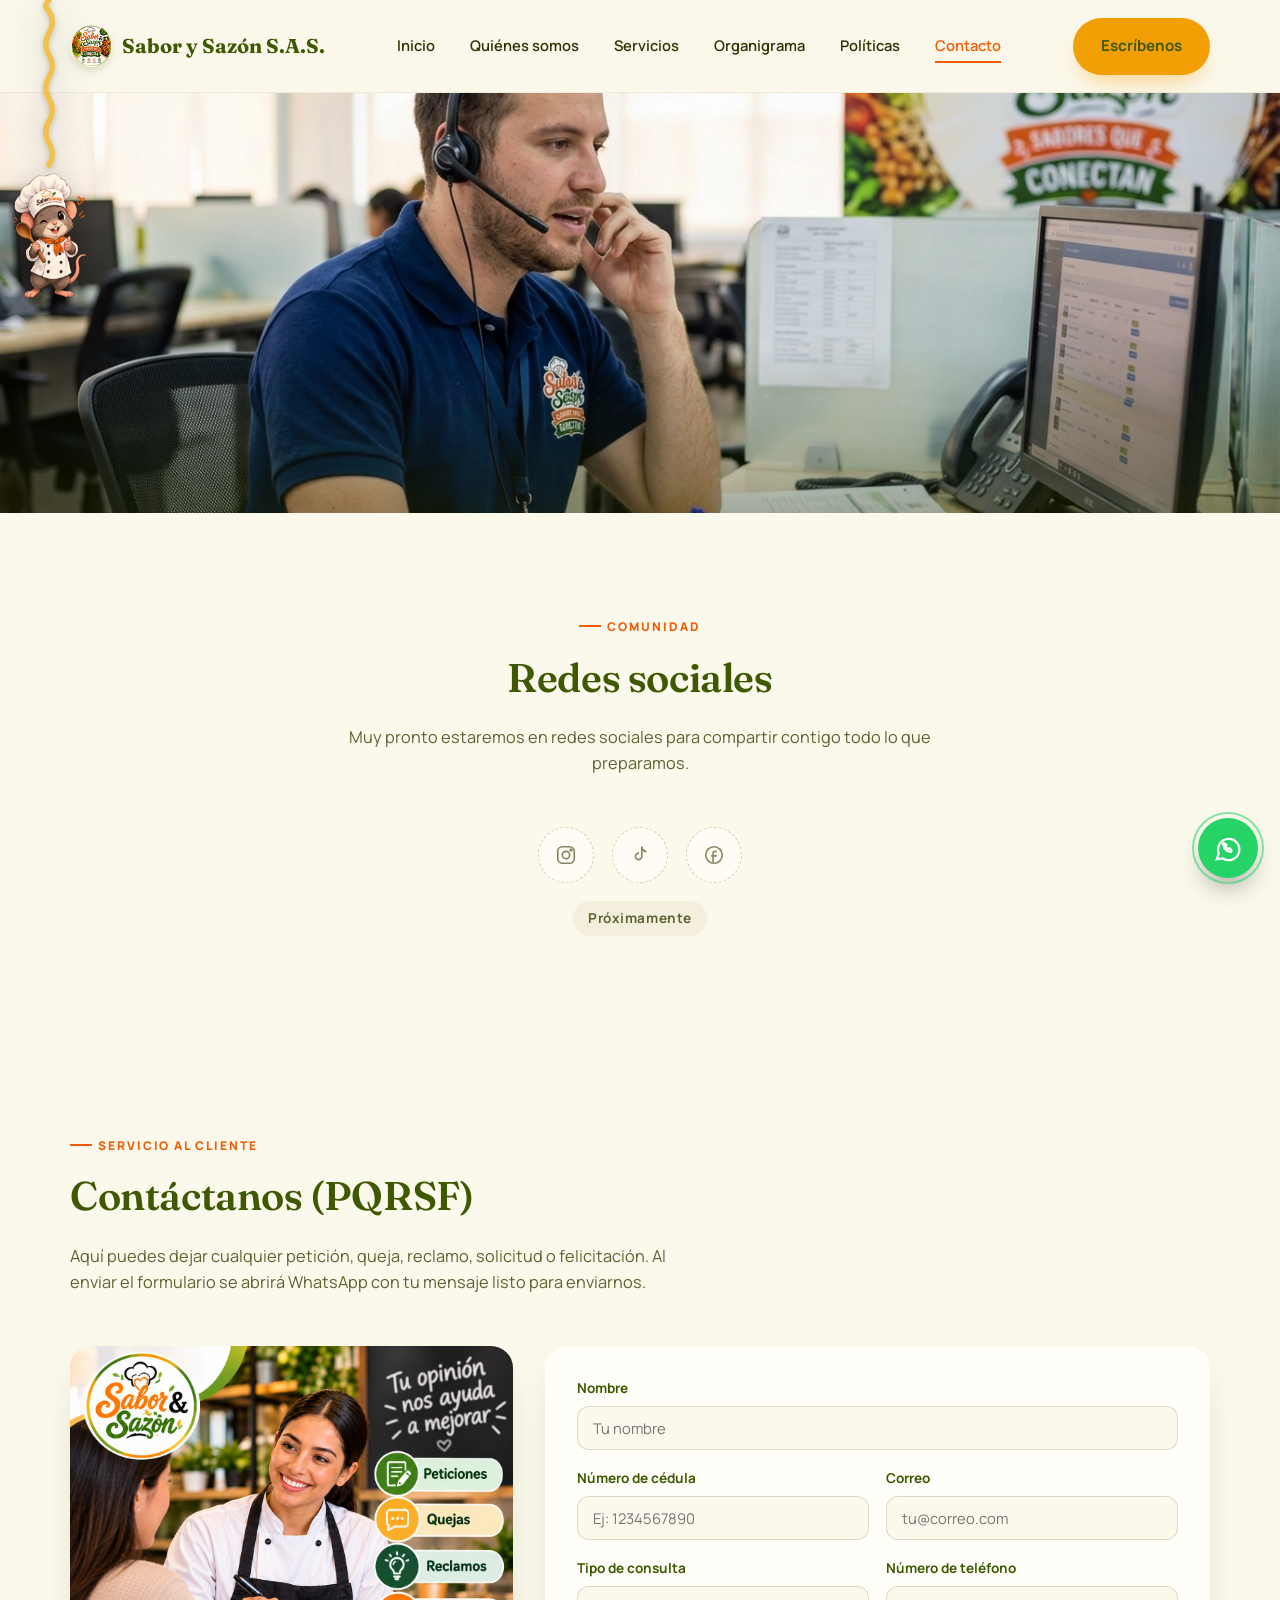
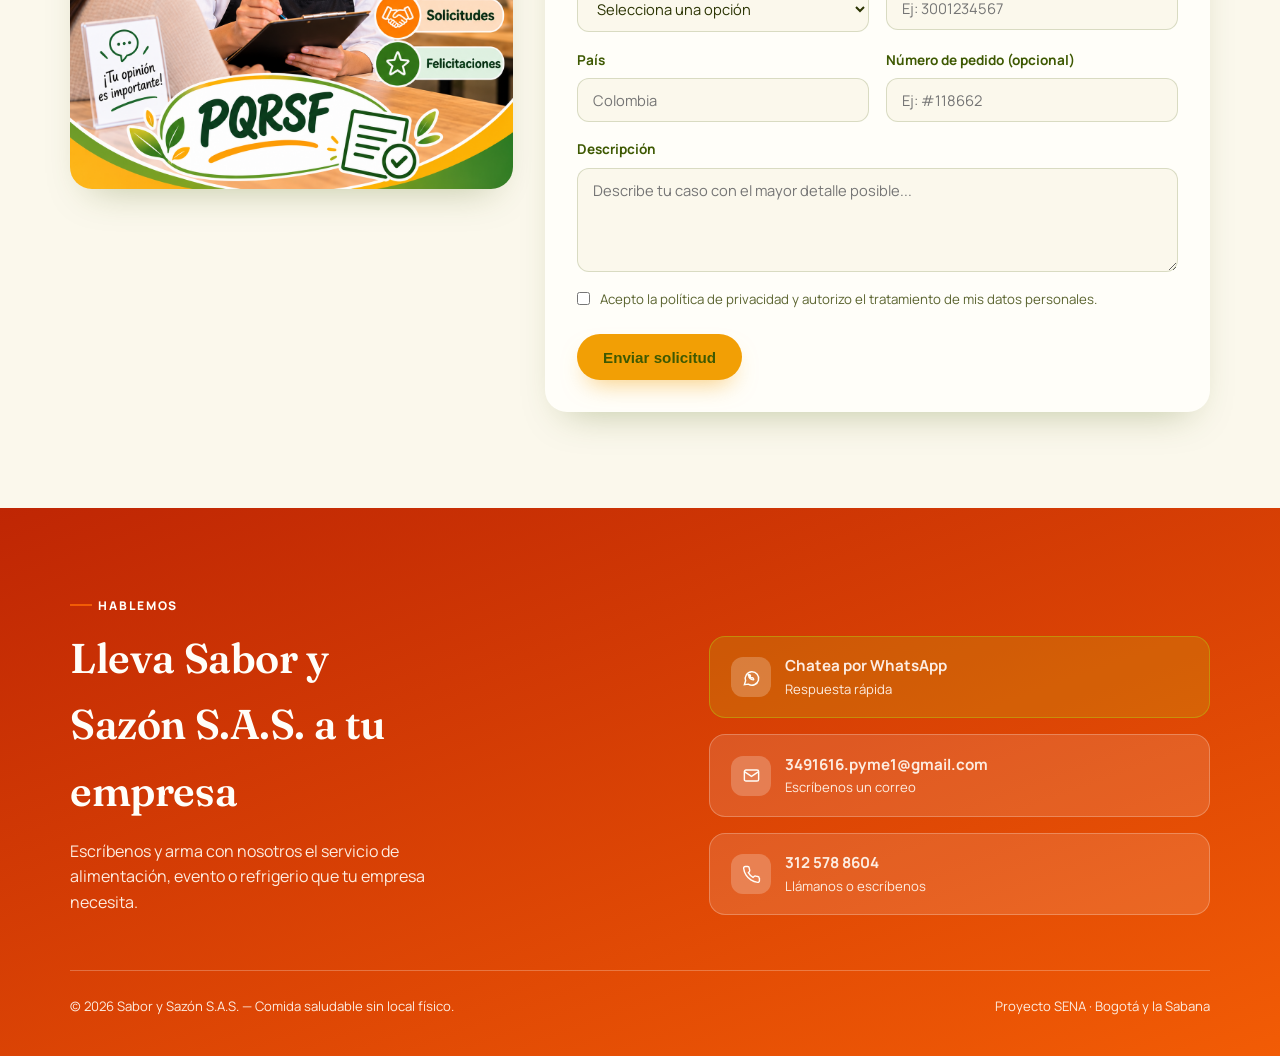
==== commit 812e9cb4: "Add files via upload" ====
--- a/contacto.html
+++ b/contacto.html
@@ -64,18 +64,18 @@
   </div>
 </section>
 
-<!-- ================= PQRS ================= -->
-<section id="pqrs">
+<!-- ================= PQRSF ================= -->
+<section id="pqrsf">
   <div class="contenedor">
     <div class="encabezado-seccion reveal">
       <span class="eyebrow">Servicio al cliente</span>
-      <h2>Contáctanos (PQRS)</h2>
-      <p>Aquí puedes dejar cualquier pregunta, queja, reclamo, solicitud o garantía. Al enviar el formulario se abrirá WhatsApp con tu mensaje listo para enviarnos.</p>
+      <h2>Contáctanos (PQRSF)</h2>
+      <p>Aquí puedes dejar cualquier petición, queja, reclamo, solicitud o felicitación. Al enviar el formulario se abrirá WhatsApp con tu mensaje listo para enviarnos.</p>
     </div>
 
     <div class="pqrs-grid reveal">
       <div class="pqrs-foto">
-        <img src="pqrs.jpeg" alt="Atención al cliente Sabor y Sazón S.A.S.">
+        <img src="pqrsf.png" alt="Atención al cliente Sabor y Sazón S.A.S. — Peticiones, Quejas, Reclamos, Solicitudes y Felicitaciones">
       </div>
 
       <form class="pqrs-form" id="formPqrs">
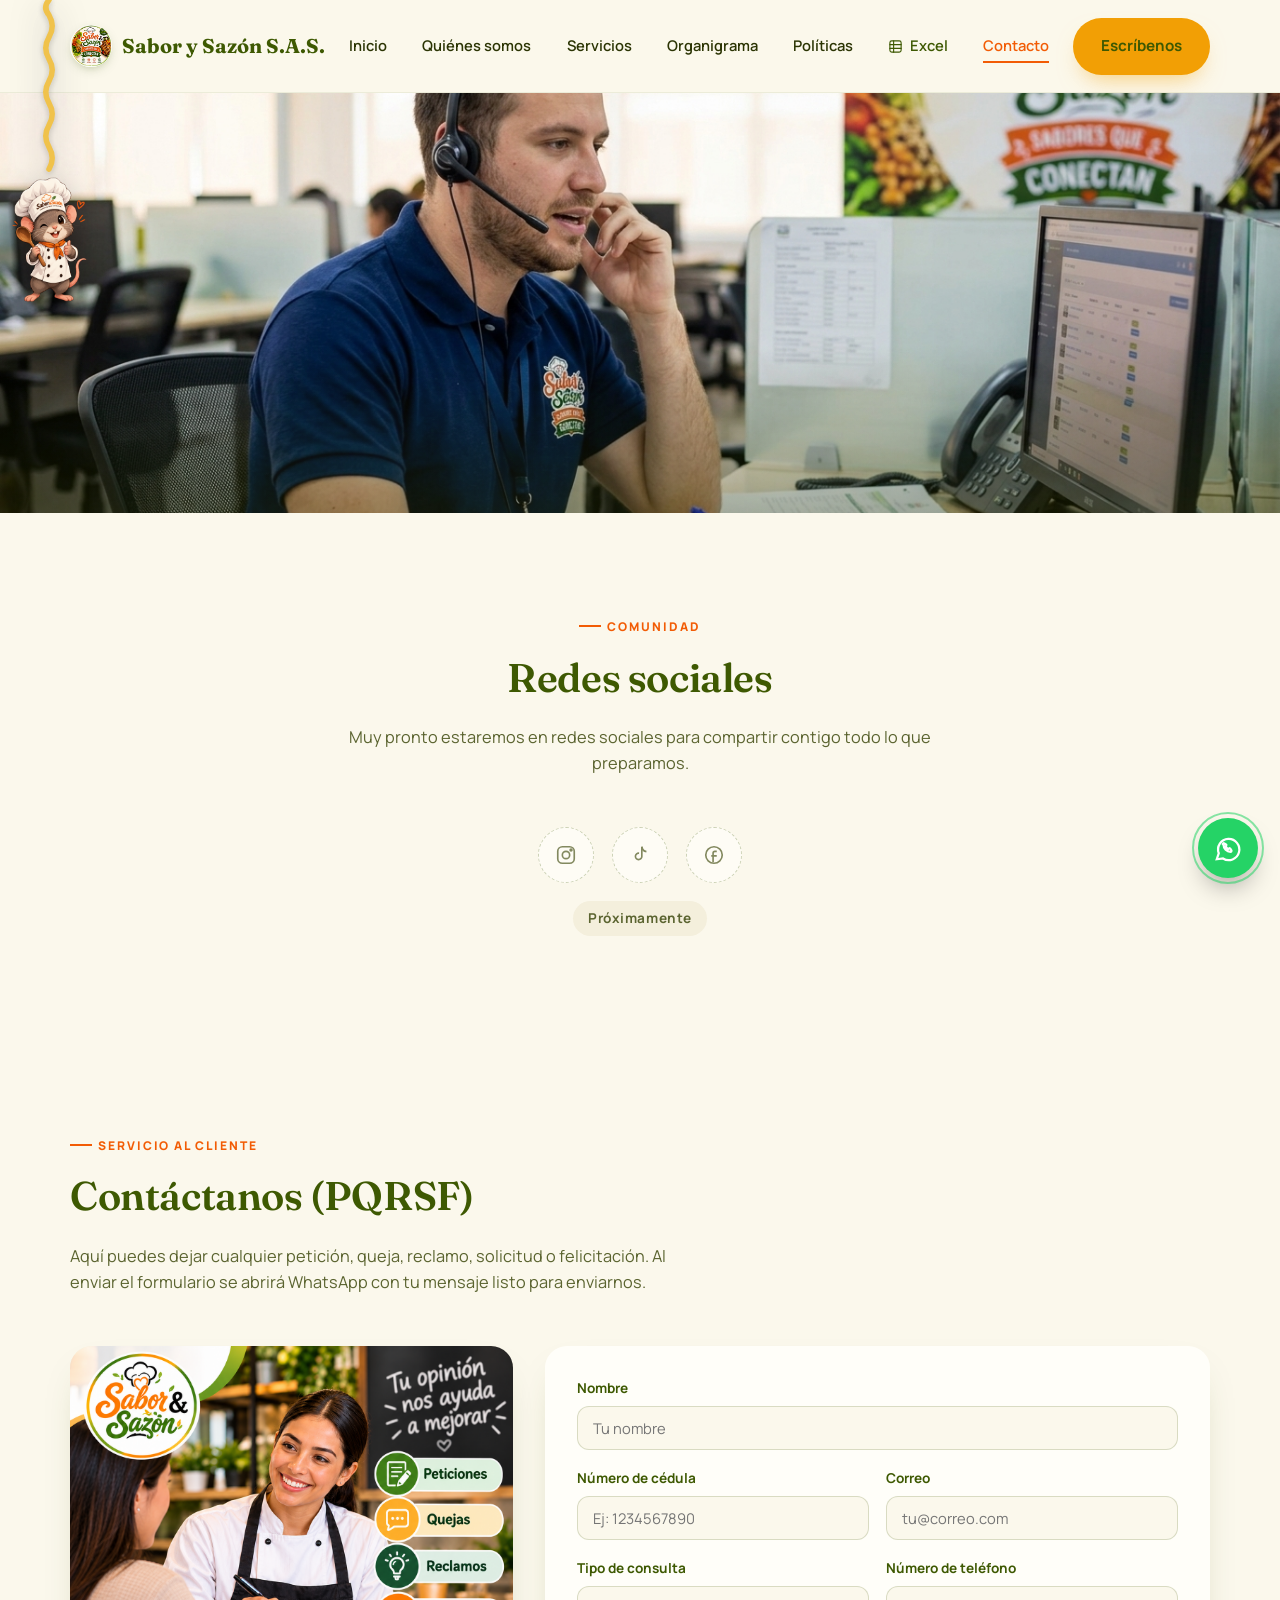
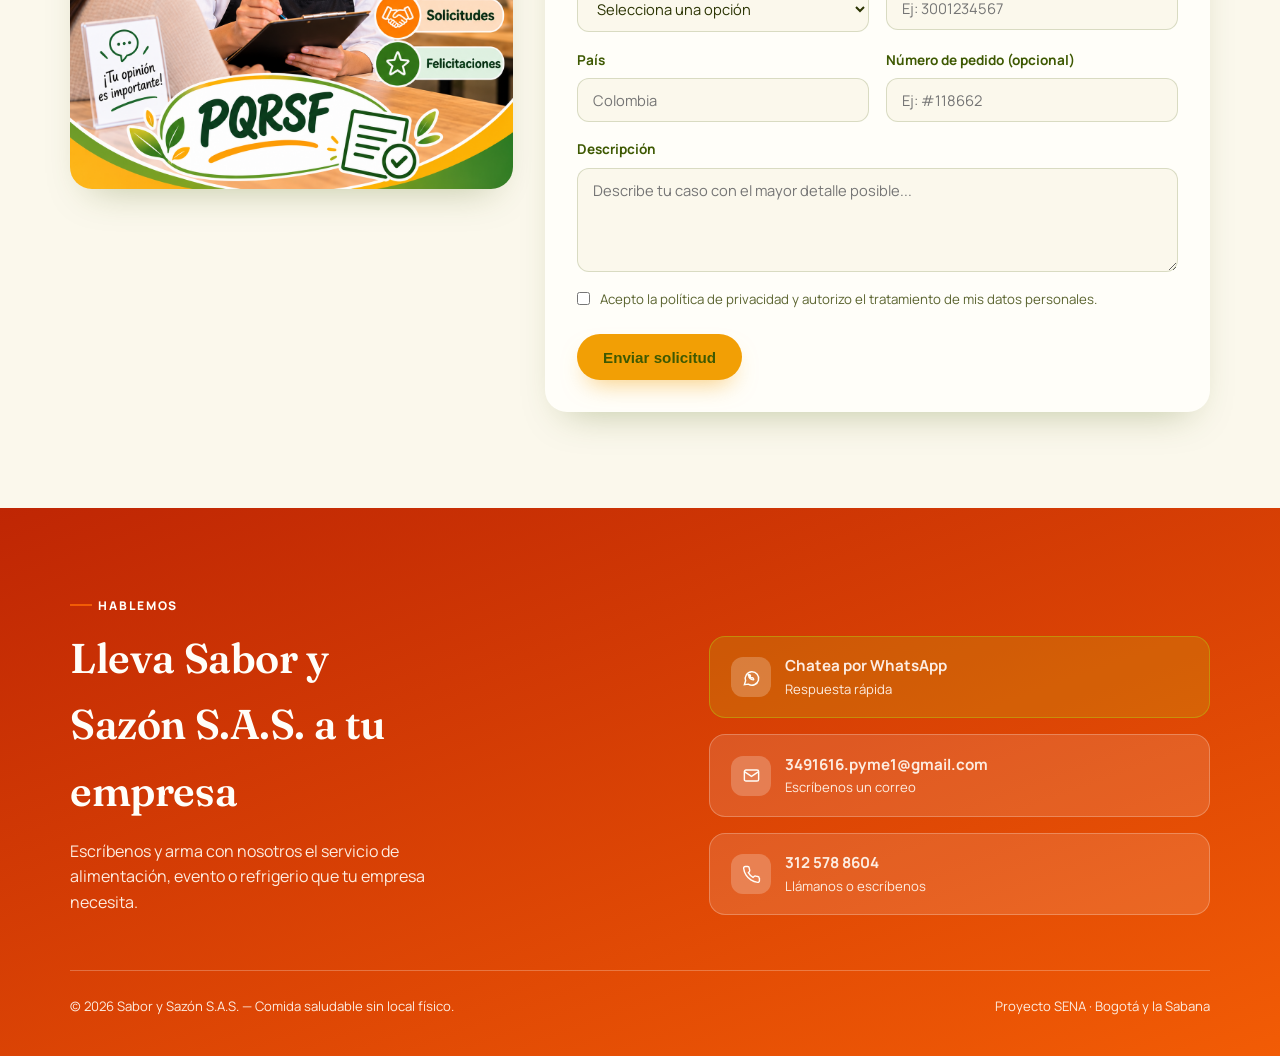
==== commit 5945604d: "Add files via upload" ====
--- a/contacto.html
+++ b/contacto.html
@@ -23,6 +23,7 @@
       <a href="servicios.html">Servicios</a>
       <a href="organigrama.html">Organigrama</a>
       <a href="politicas.html">Políticas</a>
+      <a href="https://docs.google.com/spreadsheets/d/1b56hkMmD1QkaJpDe_P7QhkHKZt-CaS12/edit?usp=sharing&ouid=108665710890729608953&rtpof=true&sd=true" class="enlace-excel" target="_blank" rel="noopener"><svg viewBox="0 0 24 24" fill="none" stroke="currentColor" stroke-width="1.8" stroke-linecap="round" stroke-linejoin="round" aria-hidden="true"><rect x="3" y="3" width="18" height="18" rx="3"/><path d="M3 9h18M3 15h18M9 3v18"/></svg>Excel</a>
       <a href="contacto.html" class="actual">Contacto</a>
     </nav>
     <a href="contacto.html" class="boton boton-solido nav-cta">Escríbenos</a>
@@ -34,6 +35,7 @@
     <a href="servicios.html">Servicios</a>
     <a href="organigrama.html">Organigrama</a>
     <a href="politicas.html">Políticas</a>
+    <a href="https://docs.google.com/spreadsheets/d/1b56hkMmD1QkaJpDe_P7QhkHKZt-CaS12/edit?usp=sharing&ouid=108665710890729608953&rtpof=true&sd=true" class="enlace-excel" target="_blank" rel="noopener"><svg viewBox="0 0 24 24" fill="none" stroke="currentColor" stroke-width="1.8" stroke-linecap="round" stroke-linejoin="round" aria-hidden="true"><rect x="3" y="3" width="18" height="18" rx="3"/><path d="M3 9h18M3 15h18M9 3v18"/></svg>Excel</a>
       <a href="contacto.html" class="actual">Contacto</a>
   </div>
 </header>
--- a/styles.css
+++ b/styles.css
@@ -11,6 +11,9 @@
     --blanco:#FFFEF9;
     --radio:22px;
     --sombra: 0 18px 40px -20px rgba(62,89,2,0.35);
+    --rh-teal:#1C7A72;
+    --rh-morado:#7B2E86;
+    --rh-cafe:#3A2415;
   }
   *{margin:0;padding:0;box-sizing:border-box;}
   html{scroll-behavior:smooth;}
@@ -119,7 +122,7 @@
     max-height:0;opacity:0;overflow:hidden;padding:0;
     transition:max-height .4s ease, opacity .3s ease, padding .4s ease;
   }
-  #menu-movil.abierto{max-height:400px;opacity:1;padding:1rem 0 1.6rem;}
+  #menu-movil.abierto{max-height:480px;opacity:1;padding:1rem 0 1.6rem;}
   @media(min-width:820px){#menu-movil{display:none !important;}}
 
   /* ---------- HERO ---------- */
@@ -350,66 +353,78 @@
   }
   .marco-imagen img{width:100%;display:block;}
 
-  /* ---------- ÁRBOL INTERACTIVO (ORGANIGRAMA) ---------- */
+  /* ---------- ÁRBOL INTERACTIVO (ORGANIGRAMA) — formato vertical ---------- */
   .organigrama-interactivo{
-    display:flex;justify-content:center;
-    overflow-x:auto;padding:1rem .5rem 2rem;
+    padding:1rem .5rem 2rem;
   }
   .arbol-org, .arbol-org ul{
-    list-style:none;margin:0;padding-top:0;
-    display:flex;justify-content:center;
-  }
-  .arbol-org ul{padding-top:28px;position:relative;}
+    list-style:none;margin:0;padding:0;
+  }
+  .arbol-org{display:flex;flex-direction:column;align-items:flex-start;}
   .arbol-org li{
-    list-style:none;position:relative;padding:28px 14px 0;
-    display:flex;flex-direction:column;align-items:center;
-    text-align:center;
-  }
-  .arbol-org > li{padding-top:0;}
-  .arbol-org ul li::before, .arbol-org ul li::after{
-    content:'';position:absolute;top:0;right:50%;
-    border-top:2px solid #C9CFA0;width:50%;height:20px;
-  }
-  .arbol-org ul li::after{right:auto;left:50%;border-left:2px solid #C9CFA0;}
-  .arbol-org ul li:only-child::after, .arbol-org ul li:only-child::before{display:none;}
-  .arbol-org ul li:only-child{padding-top:0;}
-  .arbol-org ul li:first-child::before, .arbol-org ul li:last-child::after{border:none;}
-  .arbol-org ul li:last-child::before{border-right:2px solid #C9CFA0;border-radius:0 6px 0 0;}
-  .arbol-org ul li:first-child::after{border-radius:6px 0 0 0;}
-  .arbol-org ul ul::before{
-    content:'';position:absolute;top:0;left:50%;
-    border-left:2px solid #C9CFA0;width:0;height:20px;
+    list-style:none;display:block;text-align:left;margin-bottom:.6rem;
+  }
+  .arbol-org ul{
+    margin:.6rem 0 .2rem 1rem;
+    padding-left:1.1rem;
+    border-left:2px dashed #C9CFA0;
   }
   .arbol-org ul.oculto{display:none;}
 
   .nodo-org{
-    display:inline-flex;align-items:center;gap:.4rem;
+    display:inline-flex;align-items:center;gap:.55rem;
     border:none;cursor:pointer;font-family:'Manrope',sans-serif;
     font-weight:700;font-size:.84rem;color:white;
-    padding:.7em 1.05em;border-radius:12px;
-    box-shadow:var(--sombra);white-space:nowrap;
+    padding:.6em 1.1em .6em .6em;border-radius:14px;
+    box-shadow:var(--sombra);white-space:normal;max-width:100%;
     transition:transform .2s ease;
   }
   button.nodo-org:hover{transform:translateY(-2px);}
-  .nodo-org.tiene-hijos::after{content:'+';margin-left:.25em;font-size:1rem;line-height:1;}
+  .nodo-org.tiene-hijos::after{content:'+';margin-left:.15em;font-size:1rem;line-height:1;}
   .nodo-org.tiene-hijos.activo::after{content:'–';}
   span.nodo-org{cursor:default;}
 
-  .nodo-raiz{background:#2B3403;font-size:.92rem;padding:.85em 1.5em;}
+  .icono-nodo{
+    width:30px;height:30px;border-radius:50%;flex-shrink:0;
+    display:flex;align-items:center;justify-content:center;
+    background:var(--blanco);
+  }
+  .icono-nodo svg{width:16px;height:16px;fill:none;stroke-width:1.9;stroke-linecap:round;stroke-linejoin:round;}
+
+  .nodo-raiz{background:var(--rh-cafe);font-size:.9rem;padding:.7em 1.3em .7em .6em;}
+  .nodo-raiz .icono-nodo svg{stroke:var(--rh-cafe);}
   .nodo-admin{background:var(--verde-oscuro);}
+  .nodo-admin .icono-nodo svg{stroke:var(--verde-oscuro);}
   .nodo-comercial{background:var(--naranja);}
+  .nodo-comercial .icono-nodo svg{stroke:var(--naranja);}
   .nodo-cocina{background:var(--dorado);color:var(--texto);}
-  .nodo-talento{background:var(--verde-lima);color:var(--texto);}
-  .nodo-sst{background:var(--teja);}
-
-  .nodo-chico{font-size:.76rem !important;font-weight:600 !important;padding:.5em .85em !important;box-shadow:none !important;}
+  .nodo-cocina .icono-nodo svg{stroke:var(--dorado);}
+  .nodo-talento{background:var(--rh-teal);}
+  .nodo-talento .icono-nodo svg{stroke:var(--rh-teal);}
+  .nodo-sst{background:var(--rh-morado);}
+  .nodo-sst .icono-nodo svg{stroke:var(--rh-morado);}
+
+  .nodo-chico{font-size:.76rem !important;font-weight:600 !important;padding:.4em .9em .4em .4em !important;box-shadow:none !important;}
+  .nodo-chico .icono-nodo{width:24px;height:24px;}
+  .nodo-chico .icono-nodo svg{width:13px;height:13px;stroke:var(--blanco);}
   .nodo-admin-claro{background:color-mix(in srgb, var(--verde-oscuro) 16%, white) !important;color:var(--verde-oscuro) !important;}
+  .nodo-admin-claro .icono-nodo{background:var(--verde-oscuro);}
   .nodo-comercial-claro{background:color-mix(in srgb, var(--naranja) 16%, white) !important;color:#a34204 !important;}
+  .nodo-comercial-claro .icono-nodo{background:var(--naranja);}
   .nodo-cocina-claro{background:color-mix(in srgb, var(--dorado) 20%, white) !important;color:#8a5c02 !important;}
-  .nodo-talento-claro{background:color-mix(in srgb, var(--verde-lima) 22%, white) !important;color:#5c6108 !important;}
-
-  @media(max-width:900px){.arbol-org{transform:scale(.82);transform-origin:top center;}}
-  @media(max-width:640px){.arbol-org{transform:scale(.68);}}
+  .nodo-cocina-claro .icono-nodo{background:var(--dorado);}
+  .nodo-talento-claro{background:color-mix(in srgb, var(--rh-teal) 18%, white) !important;color:var(--rh-teal) !important;}
+  .nodo-talento-claro .icono-nodo{background:var(--rh-teal);}
+  .nodo-sig-claro{background:color-mix(in srgb, var(--rh-morado) 16%, white) !important;color:var(--rh-morado) !important;}
+  .nodo-sig-claro .icono-nodo{background:var(--rh-morado);}
+
+
+  /* ---------- Hojas decorativas en las esquinas ---------- */
+  .organigrama-interactivo{position:relative;}
+  .hoja-decorativa{position:absolute;opacity:.5;pointer-events:none;}
+  .hoja-decorativa.sup-der{top:-10px;right:0;width:70px;transform:rotate(12deg);}
+  .hoja-decorativa.inf-izq{bottom:-14px;left:4px;width:58px;transform:rotate(-18deg) scaleX(-1);}
+  @media(max-width:640px){.hoja-decorativa{display:none;}}
 
   .ayuda-arbol{text-align:center;font-size:.85rem;color:var(--texto-suave);margin-top:-.5rem;}
 
@@ -735,3 +750,11 @@
   .logo:hover .logo-img{animation:none;}
   .whatsapp-flotante::before{animation:none;display:none;}
 }
+
+
+/* ---------- Enlace externo: Excel ---------- */
+.enlace-excel{display:inline-flex;align-items:center;gap:.4rem;}
+.enlace-excel svg{width:15px;height:15px;flex-shrink:0;}
+.nav-links a.enlace-excel{color:var(--verde-oscuro);}
+.nav-links a.enlace-excel:hover{color:var(--naranja);}
+#menu-movil a.enlace-excel{display:flex;}
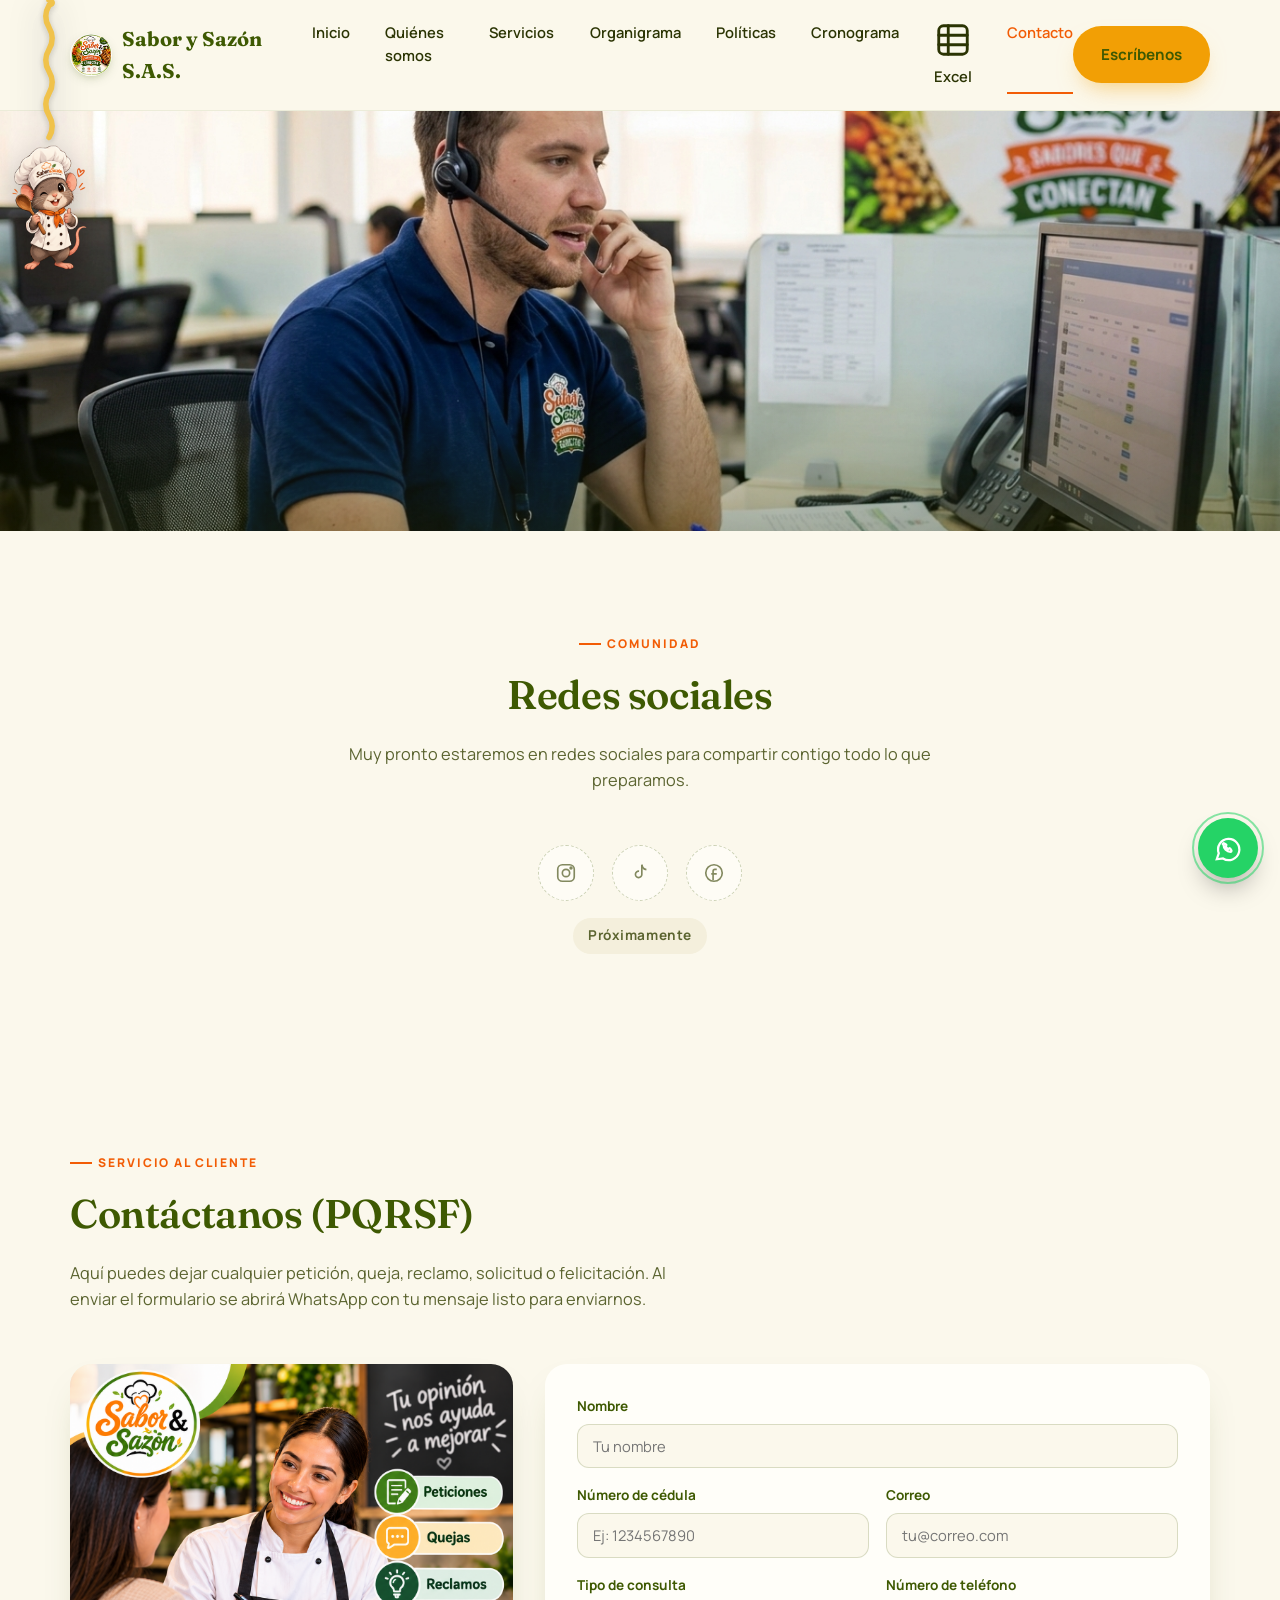
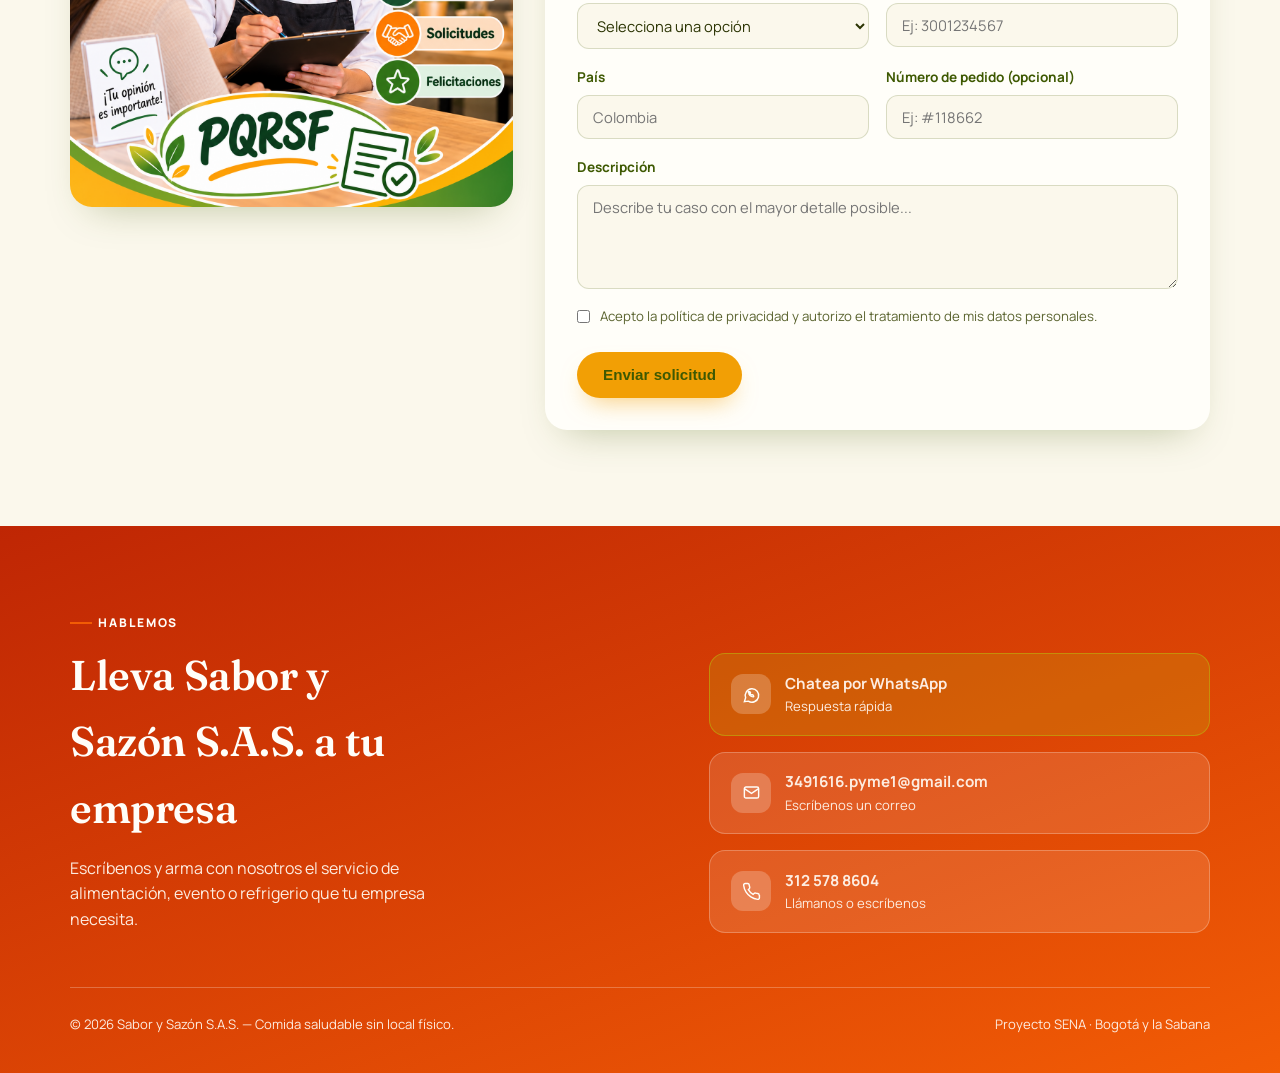
==== commit 0657ea1b: "Update contacto.html" ====
--- a/contacto.html
+++ b/contacto.html
@@ -23,6 +23,7 @@
       <a href="servicios.html">Servicios</a>
       <a href="organigrama.html">Organigrama</a>
       <a href="politicas.html">Políticas</a>
+      <a href="https://docs.google.com/spreadsheets/d/1b56hkMmD1QkaJpDe_P7QhkHKZt-CaS12/edit?usp=sharing&ouid=116970334798780749436&rtpof=true&sd=true" target="_blank" rel="noopener">Cronograma</a>
       <a href="https://docs.google.com/spreadsheets/d/1b56hkMmD1QkaJpDe_P7QhkHKZt-CaS12/edit?usp=sharing&ouid=108665710890729608953&rtpof=true&sd=true" class="enlace-excel" target="_blank" rel="noopener"><svg viewBox="0 0 24 24" fill="none" stroke="currentColor" stroke-width="1.8" stroke-linecap="round" stroke-linejoin="round" aria-hidden="true"><rect x="3" y="3" width="18" height="18" rx="3"/><path d="M3 9h18M3 15h18M9 3v18"/></svg>Excel</a>
       <a href="contacto.html" class="actual">Contacto</a>
     </nav>
--- a/styles.css
+++ b/styles.css
@@ -122,7 +122,7 @@
     max-height:0;opacity:0;overflow:hidden;padding:0;
     transition:max-height .4s ease, opacity .3s ease, padding .4s ease;
   }
-  #menu-movil.abierto{max-height:480px;opacity:1;padding:1rem 0 1.6rem;}
+  #menu-movil.abierto{max-height:400px;opacity:1;padding:1rem 0 1.6rem;}
   @media(min-width:820px){#menu-movil{display:none !important;}}
 
   /* ---------- HERO ---------- */
@@ -353,36 +353,34 @@
   }
   .marco-imagen img{width:100%;display:block;}
 
-  /* ---------- ÁRBOL INTERACTIVO (ORGANIGRAMA) — formato vertical ---------- */
+  /* ---------- ORGANIGRAMA: Gerente arriba + columnas de jefaturas ---------- */
   .organigrama-interactivo{
     padding:1rem .5rem 2rem;
   }
-  .arbol-org, .arbol-org ul{
-    list-style:none;margin:0;padding:0;
-  }
-  .arbol-org{display:flex;flex-direction:column;align-items:flex-start;}
-  .arbol-org li{
-    list-style:none;display:block;text-align:left;margin-bottom:.6rem;
-  }
-  .arbol-org ul{
-    margin:.6rem 0 .2rem 1rem;
-    padding-left:1.1rem;
-    border-left:2px dashed #C9CFA0;
-  }
-  .arbol-org ul.oculto{display:none;}
+  .gerente-centro{display:flex;justify-content:center;margin-bottom:1.6rem;}
+
+  .grid-organigrama{
+    display:grid;
+    grid-template-columns:repeat(auto-fit, minmax(190px, 1fr));
+    gap:1.4rem;
+    margin-top:0;
+  }
+  .grid-organigrama.oculto{display:none;}
+  .columna-rol{display:flex;flex-direction:column;gap:.6rem;}
+  .subroles{display:flex;flex-direction:column;gap:.5rem;}
 
   .nodo-org{
-    display:inline-flex;align-items:center;gap:.55rem;
-    border:none;cursor:pointer;font-family:'Manrope',sans-serif;
-    font-weight:700;font-size:.84rem;color:white;
+    display:flex;align-items:center;gap:.55rem;
+    border:none;cursor:default;font-family:'Manrope',sans-serif;
+    font-weight:700;font-size:.84rem;color:white;text-align:left;
     padding:.6em 1.1em .6em .6em;border-radius:14px;
-    box-shadow:var(--sombra);white-space:normal;max-width:100%;
+    box-shadow:var(--sombra);width:100%;box-sizing:border-box;
     transition:transform .2s ease;
   }
+  button.nodo-org{cursor:pointer;}
   button.nodo-org:hover{transform:translateY(-2px);}
-  .nodo-org.tiene-hijos::after{content:'+';margin-left:.15em;font-size:1rem;line-height:1;}
+  .nodo-org.tiene-hijos::after{content:'+';margin-left:auto;font-size:1.1rem;line-height:1;}
   .nodo-org.tiene-hijos.activo::after{content:'–';}
-  span.nodo-org{cursor:default;}
 
   .icono-nodo{
     width:30px;height:30px;border-radius:50%;flex-shrink:0;
@@ -751,10 +749,114 @@
   .whatsapp-flotante::before{animation:none;display:none;}
 }
 
-
-/* ---------- Enlace externo: Excel ---------- */
-.enlace-excel{display:inline-flex;align-items:center;gap:.4rem;}
-.enlace-excel svg{width:15px;height:15px;flex-shrink:0;}
-.nav-links a.enlace-excel{color:var(--verde-oscuro);}
-.nav-links a.enlace-excel:hover{color:var(--naranja);}
-#menu-movil a.enlace-excel{display:flex;}
+/* ---------- ORGANIGRAMA: tarjeta de funciones al pasar el mouse ---------- */
+.organigrama-interactivo{z-index:5;}
+.nodo-org{position:relative;}
+.nodo-org:hover,.nodo-org:focus,.nodo-org:focus-within{z-index:30;outline:none;}
+.nodo-org:focus-visible{box-shadow:0 0 0 3px var(--verde-oscuro), var(--sombra);}
+
+.rol-info{
+  position:absolute;top:calc(100% + 10px);left:0;
+  width:300px;max-width:88vw;box-sizing:border-box;
+  background:var(--blanco);color:var(--texto);
+  border:1px solid rgba(62,89,2,.18);border-radius:14px;
+  padding:1rem 1.1rem;box-shadow:0 22px 44px -14px rgba(43,52,3,.45);
+  font-weight:500;font-size:.82rem;line-height:1.45;text-align:left;
+  opacity:0;visibility:hidden;transform:translateY(-6px);
+  transition:opacity .18s ease, transform .18s ease, visibility .18s;
+  pointer-events:none;cursor:default;
+}
+.rol-info::before{
+  content:'';position:absolute;top:-6px;left:26px;width:11px;height:11px;
+  background:var(--blanco);border-left:1px solid rgba(62,89,2,.18);border-top:1px solid rgba(62,89,2,.18);
+  transform:rotate(45deg);
+}
+.nodo-org:hover > .rol-info,
+.nodo-org:focus > .rol-info,
+.nodo-org:focus-within > .rol-info{opacity:1;visibility:visible;transform:translateY(0);}
+
+.rol-info .rol-titulo{display:block;font-family:'Fraunces',serif;font-size:1rem;color:var(--verde-oscuro);margin-bottom:.35rem;}
+.rol-info .rol-sub{display:block;font-weight:800;font-size:.72rem;letter-spacing:.04em;text-transform:uppercase;color:var(--texto-suave);margin:.55rem 0 .2rem;}
+.rol-info p{margin:0;}
+.rol-info ul{margin:0;padding-left:1.1rem;}
+.rol-info li{margin:.15rem 0;}
+.rol-info .rol-deps{list-style:none;padding-left:0;}
+.rol-info .rol-deps li{padding-left:.7rem;border-left:3px solid var(--verde-oscuro);margin:.4rem 0;}
+.rol-info .rol-deps b{color:var(--verde-oscuro);}
+
+/* Gerente: centrada */
+.nodo-raiz > .rol-info{left:50%;transform:translate(-50%,-6px);}
+.nodo-raiz:hover > .rol-info,.nodo-raiz:focus > .rol-info{transform:translate(-50%,0);}
+.nodo-raiz > .rol-info::before{left:calc(50% - 6px);}
+
+/* Últimas columnas: la tarjeta se abre hacia la izquierda para no salirse de la pantalla */
+.columna-rol:nth-child(n+4) .rol-info{left:auto;right:0;}
+.columna-rol:nth-child(n+4) .rol-info::before{left:auto;right:26px;}
+
+@media(max-width:700px){
+  .columna-rol .rol-info,.columna-rol:nth-child(n+4) .rol-info{left:0;right:0;width:auto;max-width:none;}
+  .columna-rol .rol-info::before,.columna-rol:nth-child(n+4) .rol-info::before{left:26px;right:auto;}
+}
+
+/* ---------- ORGANIGRAMA: líneas conectoras ---------- */
+.organigrama-interactivo{--linea:rgba(62,89,2,.5);--grosor:2px;}
+
+/* Base (pantallas medianas y móviles): árbol de una columna con línea lateral */
+.gerente-centro{position:relative;justify-content:flex-start;margin-bottom:1.4rem;}
+.gerente-centro::after{
+  content:'';position:absolute;left:1.1rem;top:100%;height:1.4rem;
+  border-left:var(--grosor) solid var(--linea);
+}
+.grid-organigrama{
+  grid-template-columns:1fr;gap:1.4rem;
+  margin-left:1.1rem;padding-left:1.4rem;max-width:560px;
+}
+/* línea principal que recorre cada columna hasta la siguiente */
+.columna-rol{position:relative;}
+.columna-rol::after{
+  content:'';position:absolute;left:-1.4rem;top:0;bottom:-1.4rem;
+  border-left:var(--grosor) solid var(--linea);
+}
+.columna-rol:last-child::after{display:none;}
+/* codo que conecta cada jefe con la línea principal */
+.columna-rol > .nodo-org::before{
+  content:'';position:absolute;left:-1.4rem;top:-1.4rem;width:1.4rem;
+  height:calc(50% + 1.4rem);box-sizing:border-box;
+  border-left:var(--grosor) solid var(--linea);border-bottom:var(--grosor) solid var(--linea);
+  border-bottom-left-radius:10px;pointer-events:none;
+}
+
+/* Cargos que dependen de cada jefe: codos individuales */
+.subroles{margin-left:1.9rem;}
+.subroles > .nodo-org::before{
+  content:'';position:absolute;left:-.8rem;top:-.5rem;width:.8rem;
+  height:calc(50% + .5rem);box-sizing:border-box;
+  border-left:var(--grosor) solid var(--linea);border-bottom:var(--grosor) solid var(--linea);
+  border-bottom-left-radius:8px;pointer-events:none;
+}
+.subroles > .nodo-org:first-child::before{top:-.6rem;height:calc(50% + .6rem);}
+
+/* Escritorio: Gerente arriba, barra horizontal y 5 columnas */
+@media(min-width:1180px){
+  .gerente-centro{justify-content:center;margin-bottom:0;}
+  .gerente-centro::after{left:50%;height:1.3rem;margin-left:calc(var(--grosor) / -2);}
+  .grid-organigrama{
+    grid-template-columns:repeat(5,1fr);gap:1.4rem;
+    margin-left:0;padding-left:0;max-width:none;
+  }
+  .columna-rol{position:relative;padding-top:1.3rem;}
+  .columna-rol > .nodo-org::before{display:none;}
+  /* barra horizontal (cubre también la separación entre columnas) */
+  .columna-rol::before{
+    content:'';position:absolute;top:0;left:-.7rem;right:-.7rem;
+    border-top:var(--grosor) solid var(--linea);
+  }
+  .columna-rol:first-child::before{left:50%;}
+  .columna-rol:last-child::before{right:50%;}
+  /* bajada hacia cada jefe */
+  .columna-rol::after,.columna-rol:last-child::after{
+    display:block;content:'';position:absolute;top:0;bottom:auto;left:50%;height:1.3rem;
+    margin-left:calc(var(--grosor) / -2);
+    border-left:var(--grosor) solid var(--linea);
+  }
+}
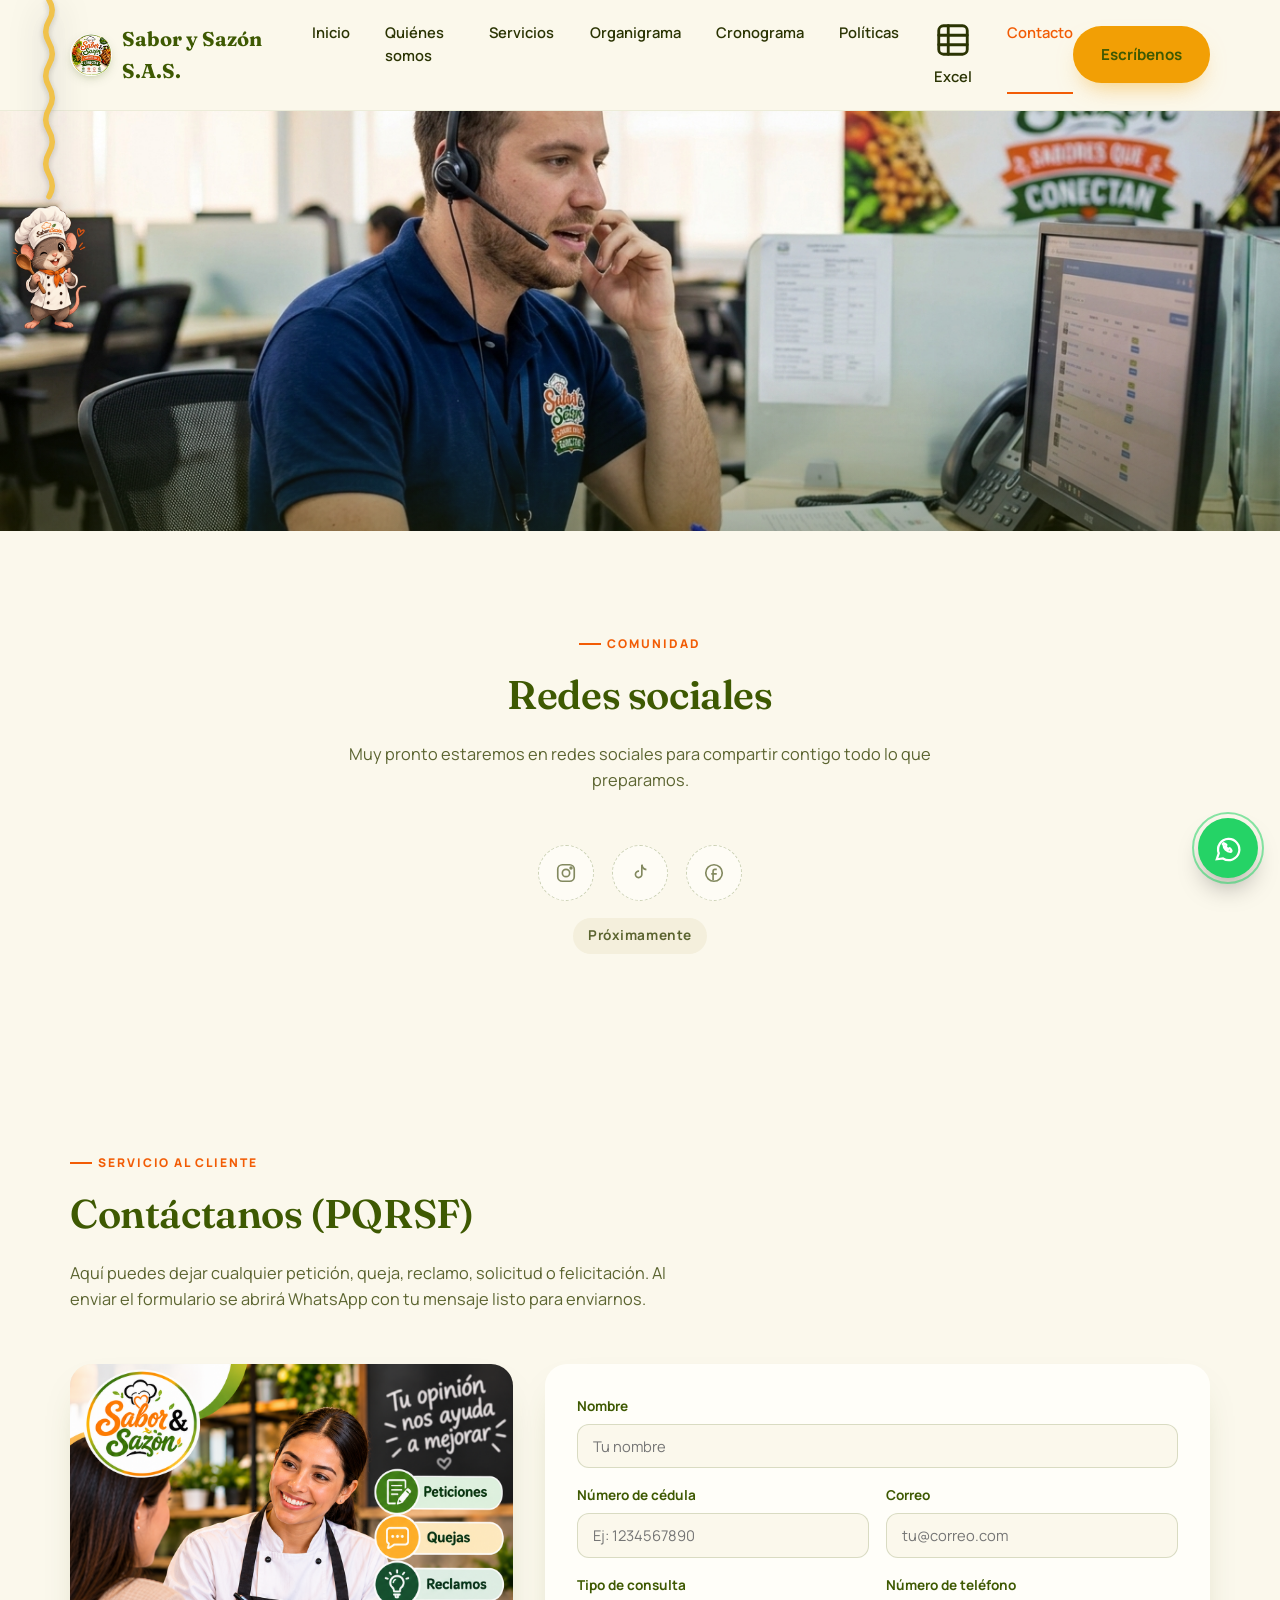
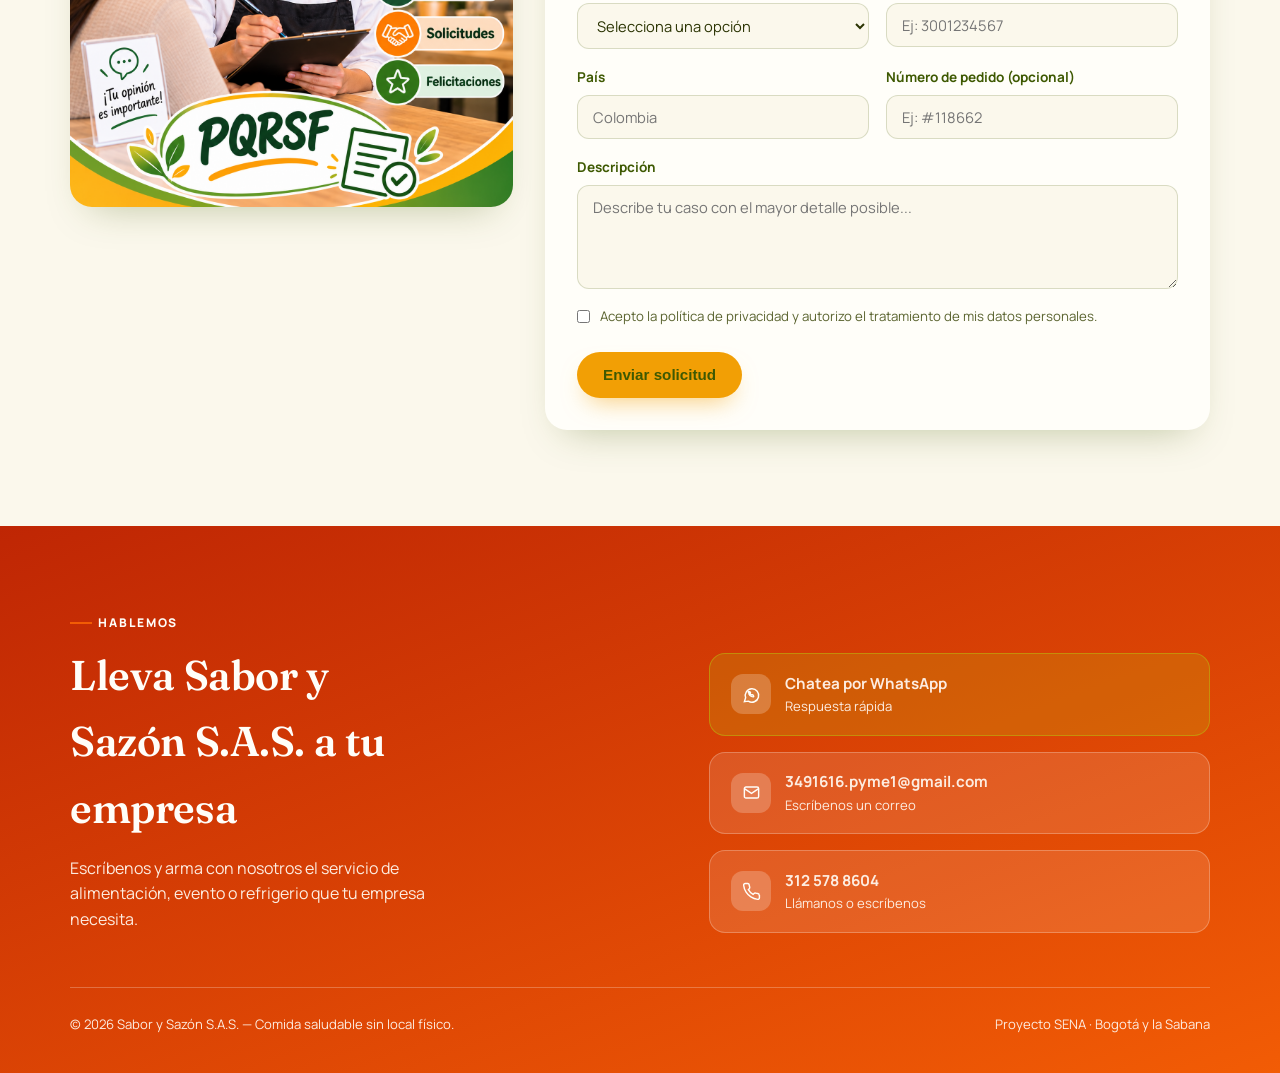
==== commit 401af524: "Rename contacto_con_cronograma.html to contacto.html" ====
--- a/contacto.html
+++ b/contacto.html
@@ -22,8 +22,8 @@
       <a href="quienes-somos.html">Quiénes somos</a>
       <a href="servicios.html">Servicios</a>
       <a href="organigrama.html">Organigrama</a>
+      <a href="https://docs.google.com/spreadsheets/d/1b56hkMmD1QkaJpDe_P7QhkHKZt-CaS12/edit?usp=sharing&ouid=116970334798780749436&rtpof=true&sd=true" target="_blank" rel="noopener">Cronograma</a>
       <a href="politicas.html">Políticas</a>
-      <a href="https://docs.google.com/spreadsheets/d/1b56hkMmD1QkaJpDe_P7QhkHKZt-CaS12/edit?usp=sharing&ouid=116970334798780749436&rtpof=true&sd=true" target="_blank" rel="noopener">Cronograma</a>
       <a href="https://docs.google.com/spreadsheets/d/1b56hkMmD1QkaJpDe_P7QhkHKZt-CaS12/edit?usp=sharing&ouid=108665710890729608953&rtpof=true&sd=true" class="enlace-excel" target="_blank" rel="noopener"><svg viewBox="0 0 24 24" fill="none" stroke="currentColor" stroke-width="1.8" stroke-linecap="round" stroke-linejoin="round" aria-hidden="true"><rect x="3" y="3" width="18" height="18" rx="3"/><path d="M3 9h18M3 15h18M9 3v18"/></svg>Excel</a>
       <a href="contacto.html" class="actual">Contacto</a>
     </nav>
@@ -35,6 +35,7 @@
     <a href="quienes-somos.html">Quiénes somos</a>
     <a href="servicios.html">Servicios</a>
     <a href="organigrama.html">Organigrama</a>
+    <a href="https://docs.google.com/spreadsheets/d/1b56hkMmD1QkaJpDe_P7QhkHKZt-CaS12/edit?usp=sharing&ouid=116970334798780749436&rtpof=true&sd=true" target="_blank" rel="noopener">Cronograma</a>
     <a href="politicas.html">Políticas</a>
     <a href="https://docs.google.com/spreadsheets/d/1b56hkMmD1QkaJpDe_P7QhkHKZt-CaS12/edit?usp=sharing&ouid=108665710890729608953&rtpof=true&sd=true" class="enlace-excel" target="_blank" rel="noopener"><svg viewBox="0 0 24 24" fill="none" stroke="currentColor" stroke-width="1.8" stroke-linecap="round" stroke-linejoin="round" aria-hidden="true"><rect x="3" y="3" width="18" height="18" rx="3"/><path d="M3 9h18M3 15h18M9 3v18"/></svg>Excel</a>
       <a href="contacto.html" class="actual">Contacto</a>
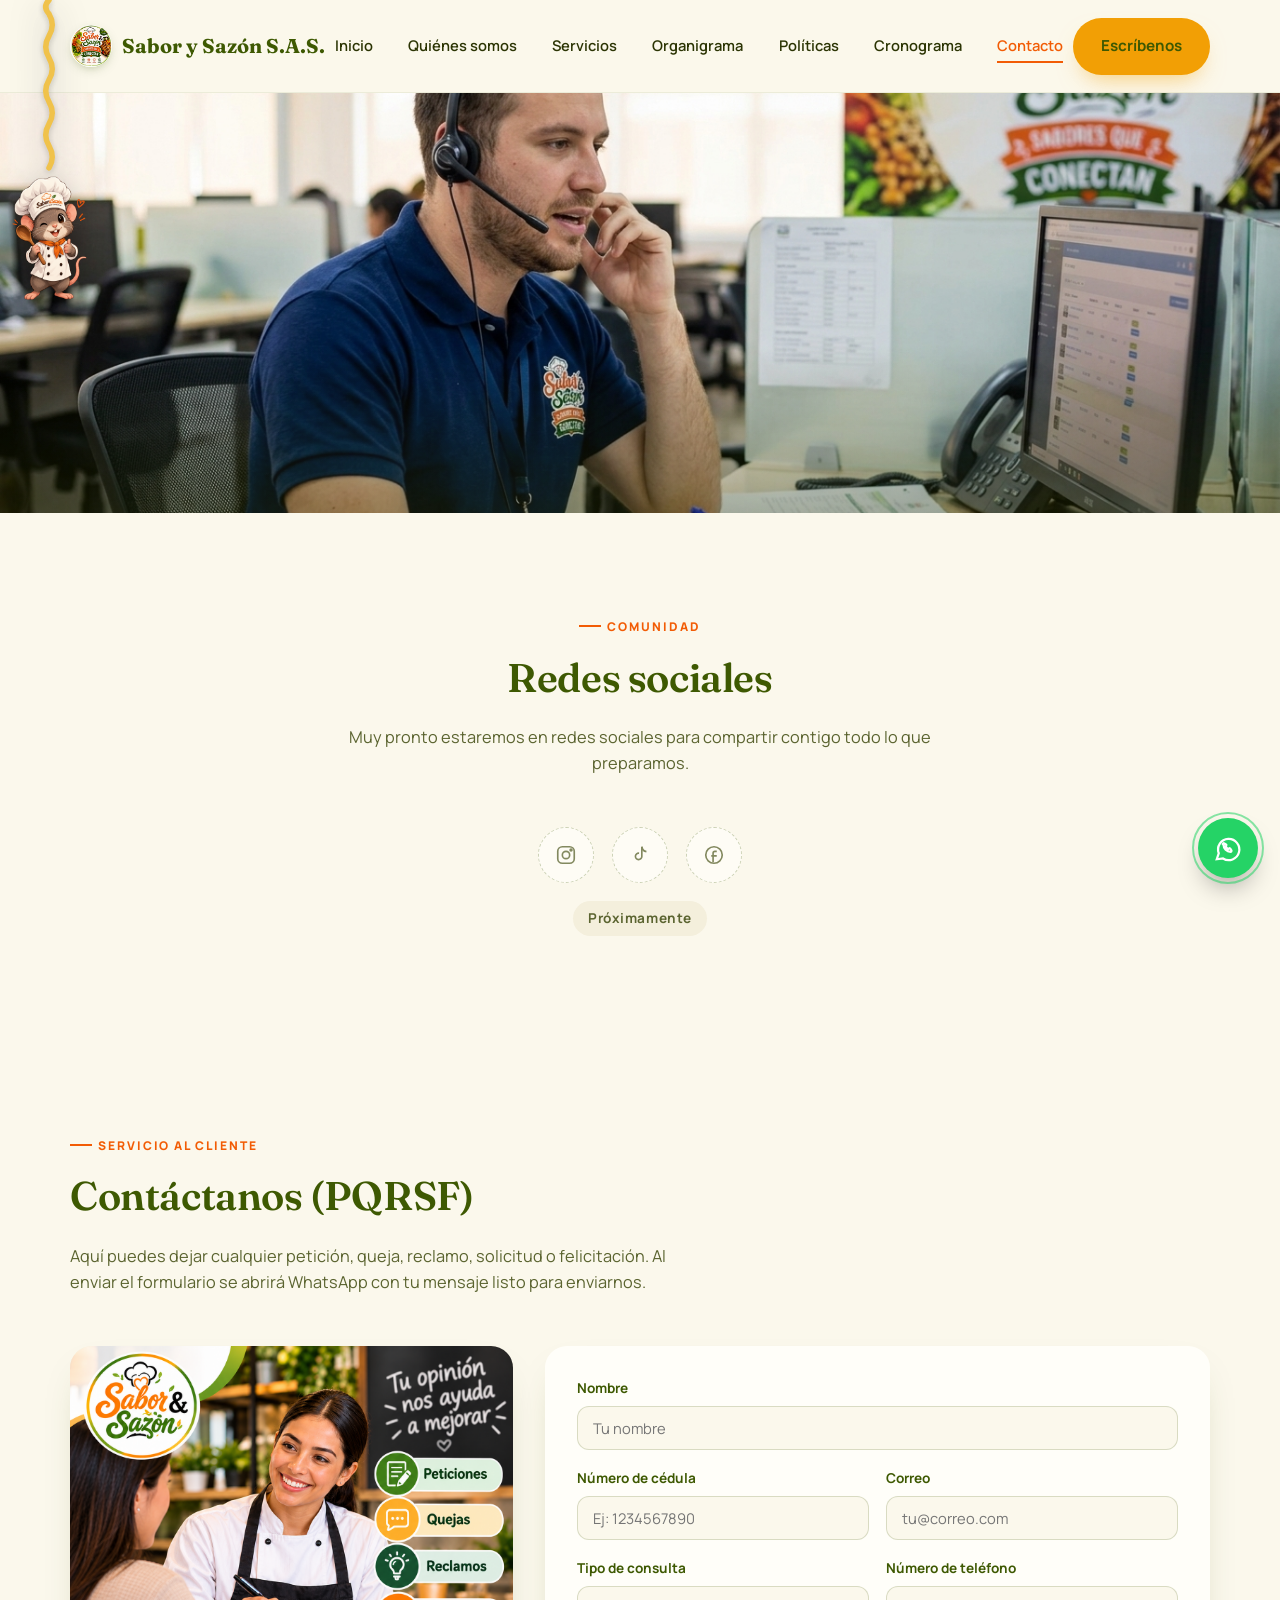
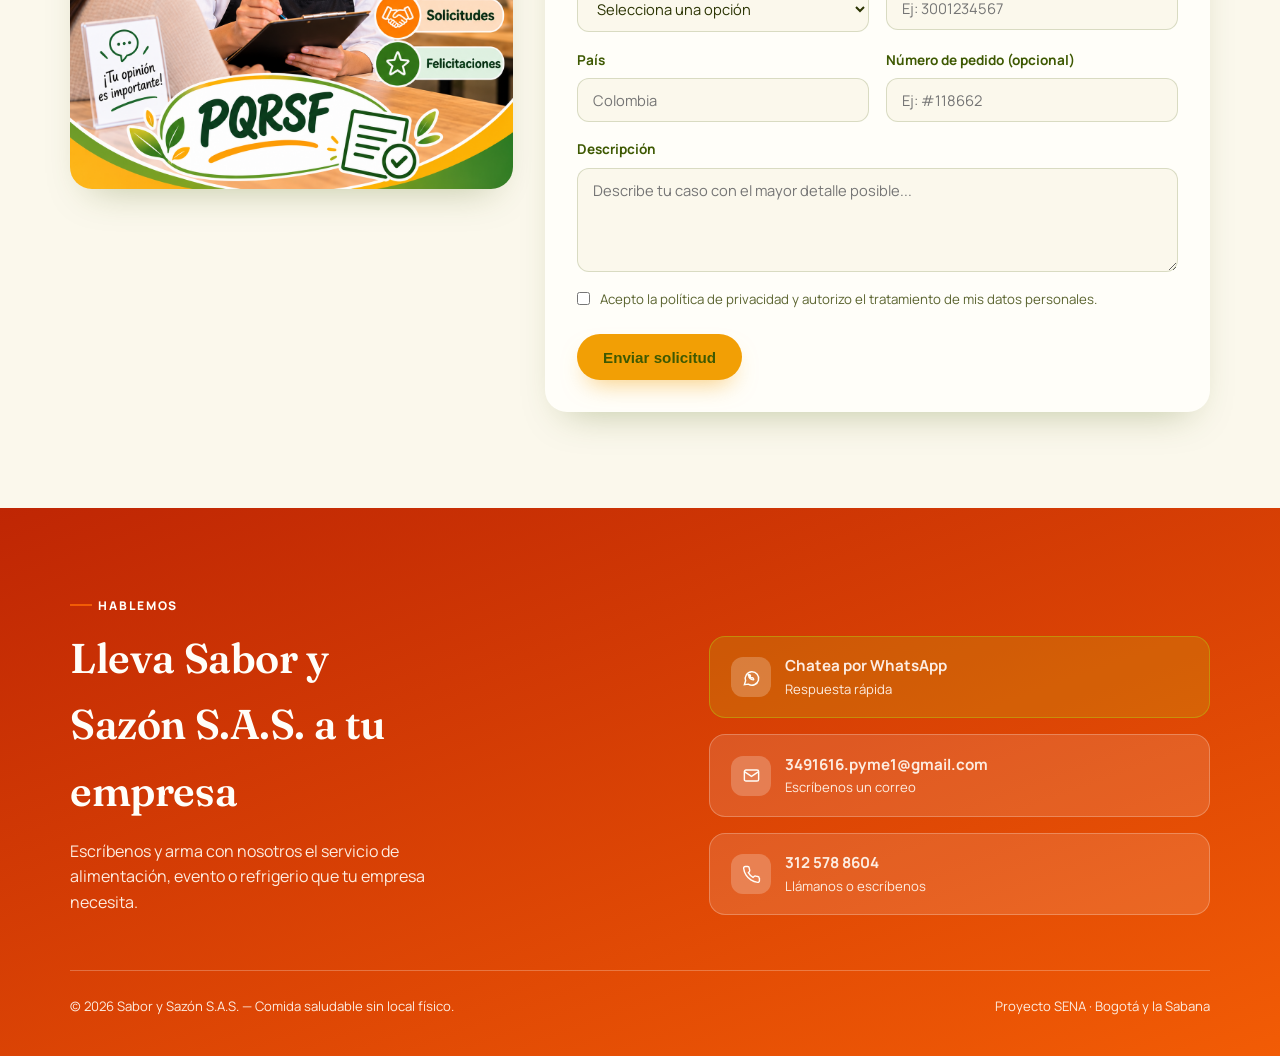
==== commit 685d0267: "Update contacto.html" ====
--- a/contacto.html
+++ b/contacto.html
@@ -22,9 +22,8 @@
       <a href="quienes-somos.html">Quiénes somos</a>
       <a href="servicios.html">Servicios</a>
       <a href="organigrama.html">Organigrama</a>
-      <a href="https://docs.google.com/spreadsheets/d/1b56hkMmD1QkaJpDe_P7QhkHKZt-CaS12/edit?usp=sharing&ouid=116970334798780749436&rtpof=true&sd=true" target="_blank" rel="noopener">Cronograma</a>
       <a href="politicas.html">Políticas</a>
-      <a href="https://docs.google.com/spreadsheets/d/1b56hkMmD1QkaJpDe_P7QhkHKZt-CaS12/edit?usp=sharing&ouid=108665710890729608953&rtpof=true&sd=true" class="enlace-excel" target="_blank" rel="noopener"><svg viewBox="0 0 24 24" fill="none" stroke="currentColor" stroke-width="1.8" stroke-linecap="round" stroke-linejoin="round" aria-hidden="true"><rect x="3" y="3" width="18" height="18" rx="3"/><path d="M3 9h18M3 15h18M9 3v18"/></svg>Excel</a>
+       <a href="https://docs.google.com/spreadsheets/d/1b56hkMmD1QkaJpDe_P7QhkHKZt-CaS12/edit?usp=sharing&ouid=116970334798780749436&rtpof=true&sd=true" target="_blank" rel="noopener">Cronograma</a>
       <a href="contacto.html" class="actual">Contacto</a>
     </nav>
     <a href="contacto.html" class="boton boton-solido nav-cta">Escríbenos</a>
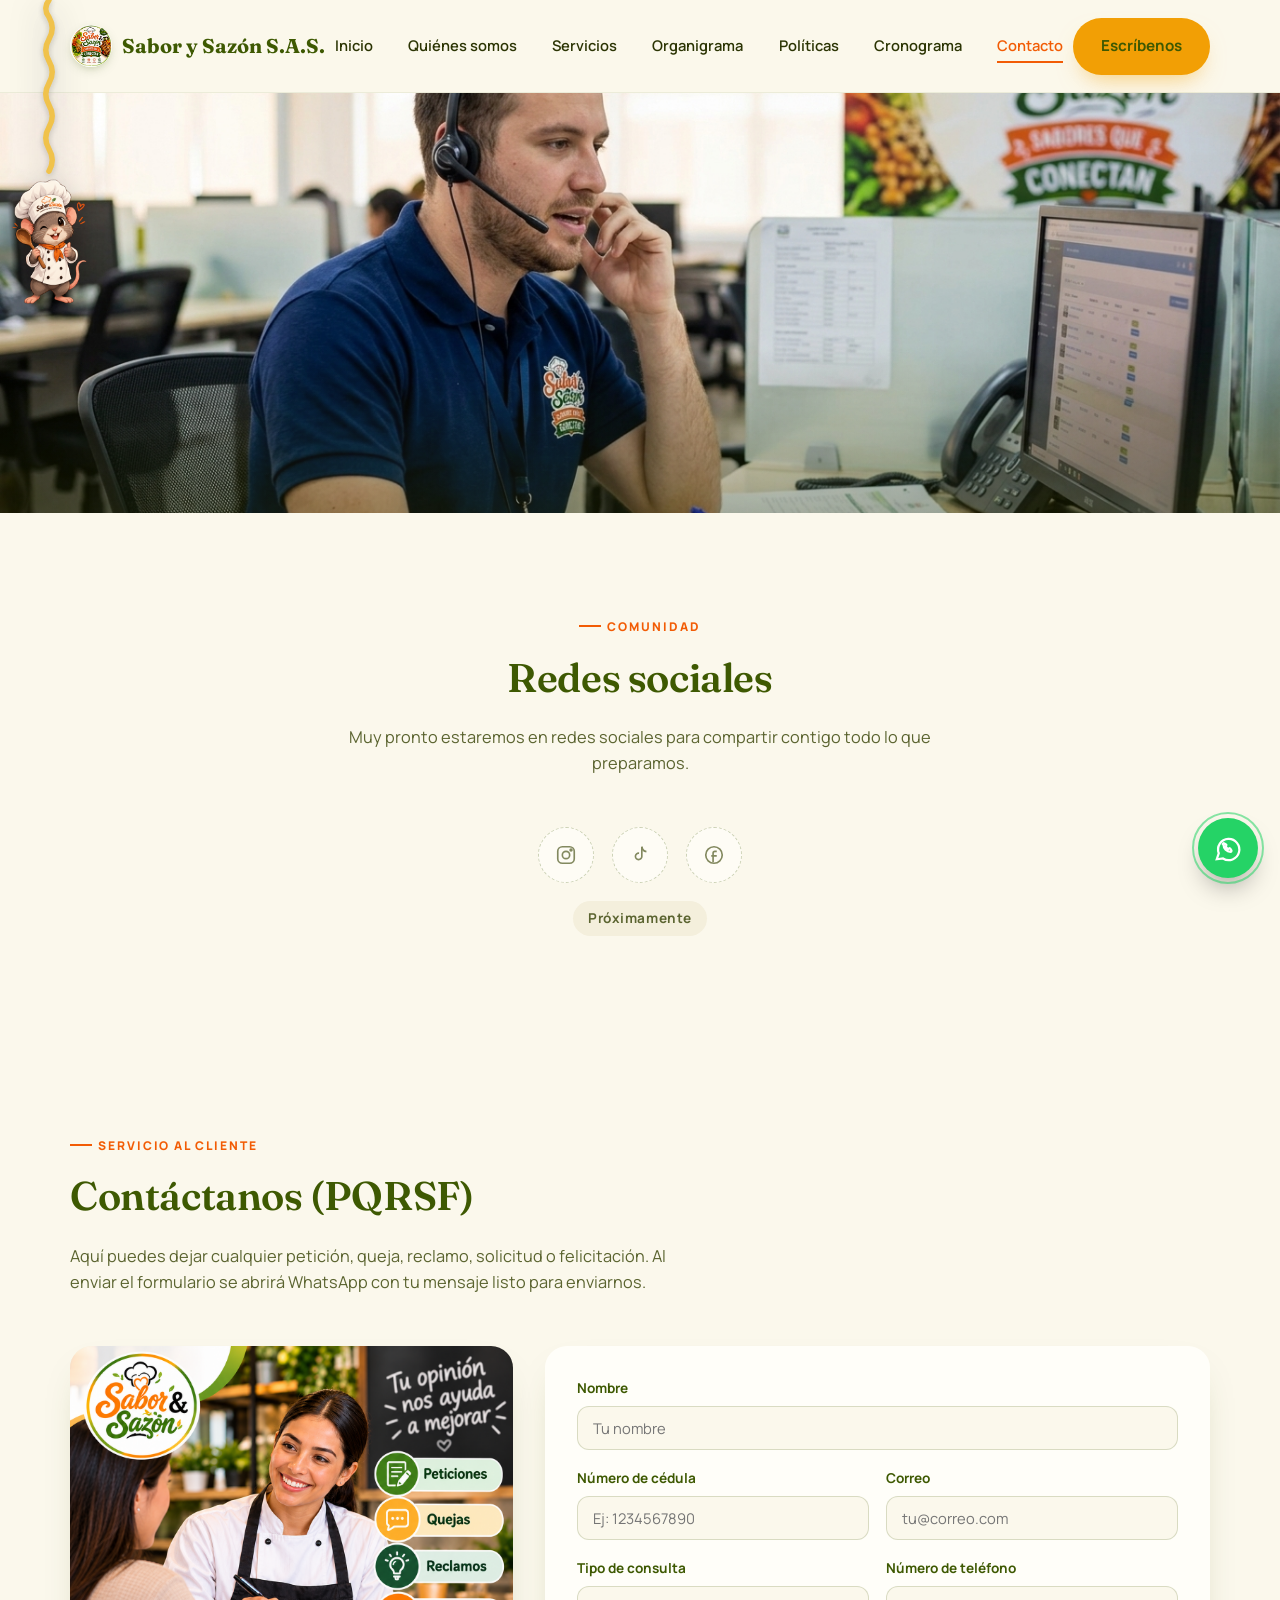
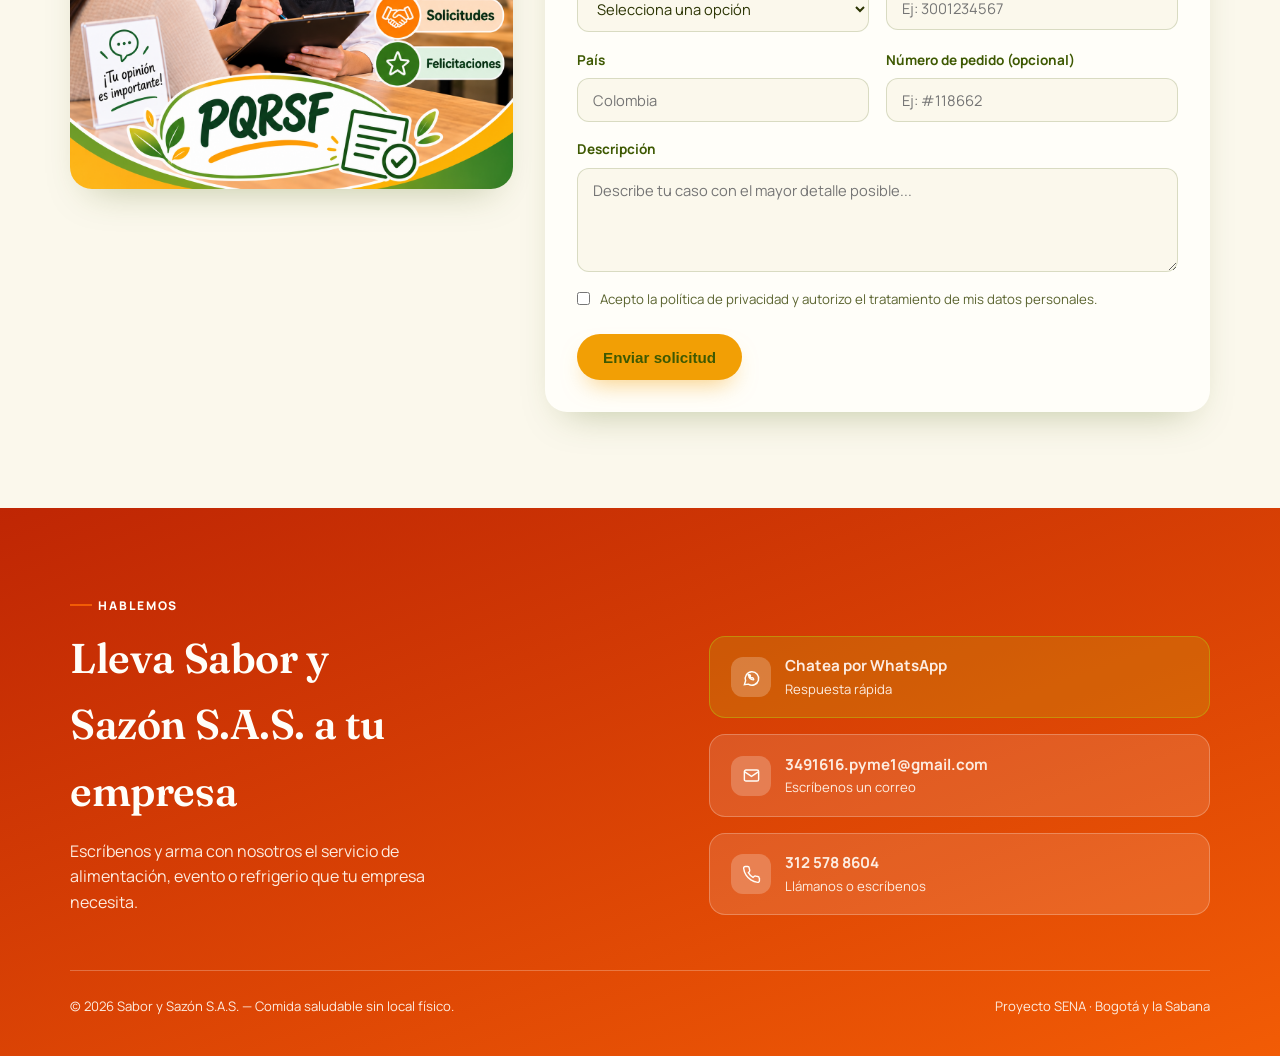
==== commit bc27f735: "Update contacto.html" ====
--- a/contacto.html
+++ b/contacto.html
@@ -36,7 +36,7 @@
     <a href="organigrama.html">Organigrama</a>
     <a href="https://docs.google.com/spreadsheets/d/1b56hkMmD1QkaJpDe_P7QhkHKZt-CaS12/edit?usp=sharing&ouid=116970334798780749436&rtpof=true&sd=true" target="_blank" rel="noopener">Cronograma</a>
     <a href="politicas.html">Políticas</a>
-    <a href="https://docs.google.com/spreadsheets/d/1b56hkMmD1QkaJpDe_P7QhkHKZt-CaS12/edit?usp=sharing&ouid=108665710890729608953&rtpof=true&sd=true" class="enlace-excel" target="_blank" rel="noopener"><svg viewBox="0 0 24 24" fill="none" stroke="currentColor" stroke-width="1.8" stroke-linecap="round" stroke-linejoin="round" aria-hidden="true"><rect x="3" y="3" width="18" height="18" rx="3"/><path d="M3 9h18M3 15h18M9 3v18"/></svg>Excel</a>
+    <a href="https://docs.google.com/spreadsheets/d/1b56hkMmD1QkaJpDe_P7QhkHKZt-CaS12/edit?usp=sharing&ouid=116970334798780749436&rtpof=true&sd=true" target="_blank" rel="noopener">Cronograma</a>
       <a href="contacto.html" class="actual">Contacto</a>
   </div>
 </header>
